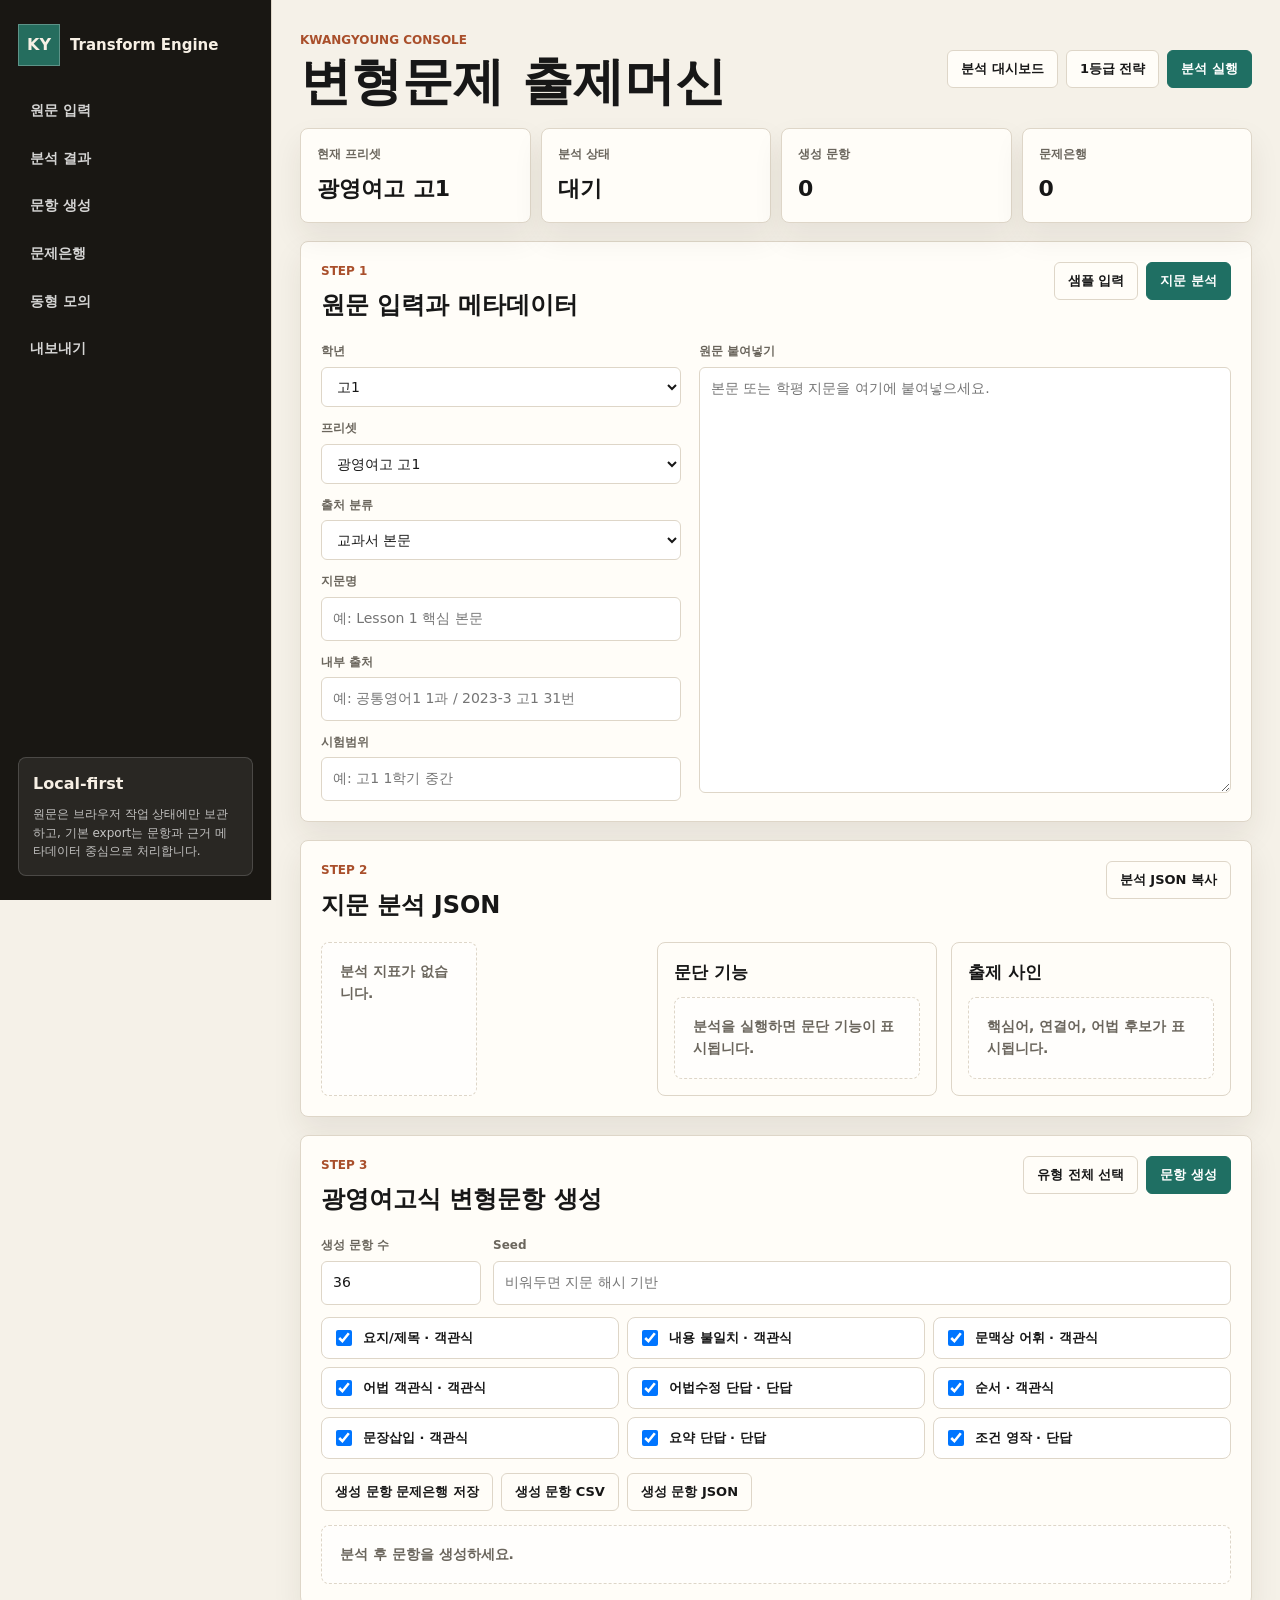
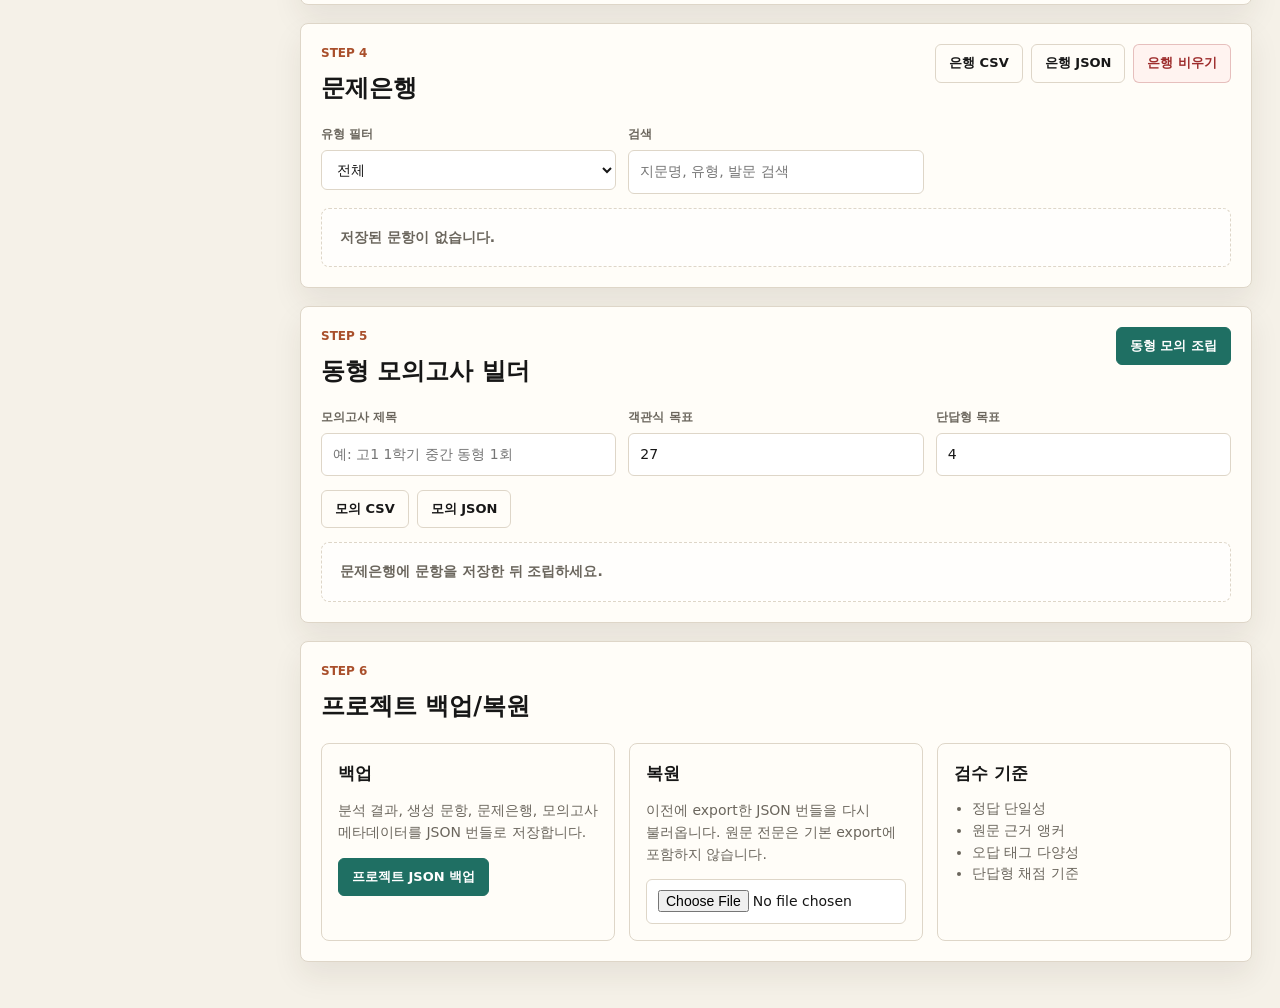
==== site/engine.html @ a2847023 "Initial academy MVP tooling" ====
<!doctype html>
<html lang="ko">
  <head>
    <meta charset="utf-8" />
    <meta name="viewport" content="width=device-width, initial-scale=1" />
    <title>KY Transform Engine</title>
    <link rel="stylesheet" href="./styles.css" />
    <link rel="stylesheet" href="./engine.css" />
  </head>
  <body class="engine-body">
    <aside class="engine-side" aria-label="KY Transform Engine navigation">
      <a class="engine-brand" href="./elite.html">
        <span>KY</span>
        <strong>Transform Engine</strong>
      </a>
      <nav>
        <a href="#workspace">원문 입력</a>
        <a href="#analysis">분석 결과</a>
        <a href="#generation">문항 생성</a>
        <a href="#bank">문제은행</a>
        <a href="#mock">동형 모의</a>
        <a href="#export">내보내기</a>
      </nav>
      <div class="side-note">
        <strong>Local-first</strong>
        <span>원문은 브라우저 작업 상태에만 보관하고, 기본 export는 문항과 근거 메타데이터 중심으로 처리합니다.</span>
      </div>
    </aside>

    <main class="engine-main">
      <header class="engine-top">
        <div>
          <p class="eyebrow">Kwangyoung Console</p>
          <h1>변형문제 출제머신</h1>
        </div>
        <div class="top-actions">
          <a class="secondary" href="./integrated.html">분석 대시보드</a>
          <a class="secondary" href="./elite.html">1등급 전략</a>
          <button class="primary" type="button" id="runAnalyzeTop">분석 실행</button>
        </div>
      </header>

      <section class="engine-status" aria-label="작업 상태">
        <div>
          <span>현재 프리셋</span>
          <strong id="statusPreset">광영여고 고1</strong>
        </div>
        <div>
          <span>분석 상태</span>
          <strong id="statusAnalysis">대기</strong>
        </div>
        <div>
          <span>생성 문항</span>
          <strong id="statusGenerated">0</strong>
        </div>
        <div>
          <span>문제은행</span>
          <strong id="statusBank">0</strong>
        </div>
      </section>

      <section id="workspace" class="engine-panel">
        <div class="panel-head">
          <div>
            <p class="eyebrow">Step 1</p>
            <h2>원문 입력과 메타데이터</h2>
          </div>
          <div class="panel-actions">
            <button type="button" class="secondary" id="loadSample">샘플 입력</button>
            <button type="button" class="primary" id="runAnalyze">지문 분석</button>
          </div>
        </div>

        <div class="workspace-grid">
          <form class="meta-grid" id="metaForm">
            <label>
              <span>학년</span>
              <select id="grade">
                <option value="g1">고1</option>
                <option value="g2">고2</option>
              </select>
            </label>
            <label>
              <span>프리셋</span>
              <select id="preset">
                <option value="g1">광영여고 고1</option>
                <option value="g2">광영여고 고2</option>
              </select>
            </label>
            <label>
              <span>출처 분류</span>
              <select id="sourceType">
                <option value="textbook">교과서 본문</option>
                <option value="mock">학평 직접 변형</option>
                <option value="school_passage">학교/수업지문</option>
                <option value="literature">작품지문</option>
                <option value="vocab">어휘 자료</option>
              </select>
            </label>
            <label>
              <span>지문명</span>
              <input id="title" type="text" placeholder="예: Lesson 1 핵심 본문" />
            </label>
            <label>
              <span>내부 출처</span>
              <input id="sourceRef" type="text" placeholder="예: 공통영어1 1과 / 2023-3 고1 31번" />
            </label>
            <label>
              <span>시험범위</span>
              <input id="examScope" type="text" placeholder="예: 고1 1학기 중간" />
            </label>
          </form>

          <label class="paste-box">
            <span>원문 붙여넣기</span>
            <textarea id="passageText" spellcheck="false" placeholder="본문 또는 학평 지문을 여기에 붙여넣으세요."></textarea>
          </label>
        </div>
      </section>

      <section id="analysis" class="engine-panel">
        <div class="panel-head">
          <div>
            <p class="eyebrow">Step 2</p>
            <h2>지문 분석 JSON</h2>
          </div>
          <div class="panel-actions">
            <button type="button" class="secondary" id="copyAnalysisJson">분석 JSON 복사</button>
          </div>
        </div>
        <div class="analysis-layout">
          <div class="metric-grid" id="analysisMetrics"></div>
          <div class="analysis-card">
            <h3>문단 기능</h3>
            <div id="paragraphRoles" class="role-list empty-state">분석을 실행하면 문단 기능이 표시됩니다.</div>
          </div>
          <div class="analysis-card">
            <h3>출제 사인</h3>
            <div id="analysisSignals" class="signal-list empty-state">핵심어, 연결어, 어법 후보가 표시됩니다.</div>
          </div>
        </div>
      </section>

      <section id="generation" class="engine-panel">
        <div class="panel-head">
          <div>
            <p class="eyebrow">Step 3</p>
            <h2>광영여고식 변형문항 생성</h2>
          </div>
          <div class="panel-actions">
            <button type="button" class="secondary" id="selectAllTypes">유형 전체 선택</button>
            <button type="button" class="primary" id="runGenerate">문항 생성</button>
          </div>
        </div>

        <div class="generation-controls">
          <label>
            <span>생성 문항 수</span>
            <input id="targetCount" type="number" min="1" max="120" value="36" />
          </label>
          <label>
            <span>Seed</span>
            <input id="seed" type="text" placeholder="비워두면 지문 해시 기반" />
          </label>
          <div class="type-picker" id="typePicker"></div>
        </div>

        <div class="question-toolbar">
          <button type="button" class="secondary" id="saveGenerated">생성 문항 문제은행 저장</button>
          <button type="button" class="secondary" id="exportGeneratedCsv">생성 문항 CSV</button>
          <button type="button" class="secondary" id="exportGeneratedJson">생성 문항 JSON</button>
        </div>
        <div id="generatedList" class="question-list empty-state">분석 후 문항을 생성하세요.</div>
      </section>

      <section id="bank" class="engine-panel">
        <div class="panel-head">
          <div>
            <p class="eyebrow">Step 4</p>
            <h2>문제은행</h2>
          </div>
          <div class="panel-actions">
            <button type="button" class="secondary" id="exportBankCsv">은행 CSV</button>
            <button type="button" class="secondary" id="exportBankJson">은행 JSON</button>
            <button type="button" class="danger" id="clearBank">은행 비우기</button>
          </div>
        </div>
        <div class="bank-filters">
          <label>
            <span>유형 필터</span>
            <select id="bankTypeFilter">
              <option value="">전체</option>
            </select>
          </label>
          <label>
            <span>검색</span>
            <input id="bankSearch" type="search" placeholder="지문명, 유형, 발문 검색" />
          </label>
        </div>
        <div id="bankTable" class="bank-table empty-state">저장된 문항이 없습니다.</div>
      </section>

      <section id="mock" class="engine-panel">
        <div class="panel-head">
          <div>
            <p class="eyebrow">Step 5</p>
            <h2>동형 모의고사 빌더</h2>
          </div>
          <div class="panel-actions">
            <button type="button" class="primary" id="buildMock">동형 모의 조립</button>
          </div>
        </div>
        <div class="mock-controls">
          <label>
            <span>모의고사 제목</span>
            <input id="mockTitle" type="text" placeholder="예: 고1 1학기 중간 동형 1회" />
          </label>
          <label>
            <span>객관식 목표</span>
            <input id="objectiveCount" type="number" min="1" max="60" value="27" />
          </label>
          <label>
            <span>단답형 목표</span>
            <input id="shortAnswerCount" type="number" min="0" max="20" value="4" />
          </label>
        </div>
        <div class="question-toolbar">
          <button type="button" class="secondary" id="exportMockCsv">모의 CSV</button>
          <button type="button" class="secondary" id="exportMockJson">모의 JSON</button>
        </div>
        <div id="mockPreview" class="mock-preview empty-state">문제은행에 문항을 저장한 뒤 조립하세요.</div>
      </section>

      <section id="export" class="engine-panel">
        <div class="panel-head">
          <div>
            <p class="eyebrow">Step 6</p>
            <h2>프로젝트 백업/복원</h2>
          </div>
        </div>
        <div class="export-grid">
          <div class="export-card">
            <h3>백업</h3>
            <p>분석 결과, 생성 문항, 문제은행, 모의고사 메타데이터를 JSON 번들로 저장합니다.</p>
            <button type="button" class="primary" id="exportProject">프로젝트 JSON 백업</button>
          </div>
          <div class="export-card">
            <h3>복원</h3>
            <p>이전에 export한 JSON 번들을 다시 불러옵니다. 원문 전문은 기본 export에 포함하지 않습니다.</p>
            <input type="file" id="importProject" accept="application/json,.json" />
          </div>
          <div class="export-card">
            <h3>검수 기준</h3>
            <ul>
              <li>정답 단일성</li>
              <li>원문 근거 앵커</li>
              <li>오답 태그 다양성</li>
              <li>단답형 채점 기준</li>
            </ul>
          </div>
        </div>
      </section>
    </main>

    <div id="toast" class="toast" role="status" aria-live="polite"></div>
    <script src="./engine-core.js"></script>
    <script src="./engine-ui.js"></script>
  </body>
</html>
---- site/styles.css ----
:root {
  --ink: #141414;
  --muted: #66605a;
  --line: #ded8ce;
  --paper: #fbfaf7;
  --panel: #ffffff;
  --accent: #ffcf3a;
  --accent-strong: #d89b00;
  --green: #255f4d;
  --blue: #1d4f76;
  --shadow: 0 24px 80px rgba(26, 22, 15, 0.12);
}

* {
  box-sizing: border-box;
}

html {
  scroll-behavior: smooth;
}

body {
  margin: 0;
  background: var(--paper);
  color: var(--ink);
  font-family:
    "Pretendard",
    "Noto Sans KR",
    "Malgun Gothic",
    system-ui,
    sans-serif;
  line-height: 1.55;
  letter-spacing: 0;
}

a {
  color: inherit;
  text-decoration: none;
}

button {
  font: inherit;
}

mark {
  background: linear-gradient(transparent 44%, rgba(255, 207, 58, 0.82) 44%);
  color: inherit;
  padding: 0 0.08em;
}

body.no-highlight mark {
  background: transparent;
  outline: 1px solid rgba(216, 155, 0, 0.38);
}

.topbar {
  position: sticky;
  top: 0;
  z-index: 20;
  display: grid;
  grid-template-columns: 1fr auto auto;
  align-items: center;
  gap: 20px;
  min-height: 68px;
  padding: 0 36px;
  border-bottom: 1px solid rgba(20, 20, 20, 0.1);
  background: rgba(251, 250, 247, 0.88);
  backdrop-filter: blur(18px);
}

.brand {
  font-weight: 900;
  font-size: 18px;
}

.nav {
  display: flex;
  gap: 22px;
  color: var(--muted);
  font-size: 14px;
  font-weight: 700;
}

.nav a:hover {
  color: var(--ink);
}

.toggle,
.primary,
.secondary {
  border: 1px solid var(--ink);
  border-radius: 999px;
  padding: 10px 16px;
  background: transparent;
  color: var(--ink);
  font-weight: 800;
  cursor: pointer;
  transition:
    transform 160ms ease,
    background 160ms ease,
    color 160ms ease;
}

.toggle:hover,
.primary:hover,
.secondary:hover {
  transform: translateY(-1px);
}

.hero {
  min-height: calc(100svh - 68px);
  display: grid;
  grid-template-columns: minmax(0, 0.98fr) minmax(360px, 0.72fr);
  align-items: center;
  gap: 64px;
  padding: 78px 7vw 96px;
  border-bottom: 1px solid var(--line);
  background:
    linear-gradient(90deg, rgba(251, 250, 247, 0.96), rgba(251, 250, 247, 0.75)),
    repeating-linear-gradient(135deg, rgba(20, 20, 20, 0.06) 0 1px, transparent 1px 14px);
}

.hero-copy {
  max-width: 850px;
  animation: rise 600ms ease both;
}

.eyebrow {
  margin: 0 0 14px;
  color: var(--accent-strong);
  font-size: 13px;
  font-weight: 900;
  letter-spacing: 0;
  text-transform: uppercase;
}

h1,
h2,
h3,
h4,
p {
  word-break: keep-all;
  overflow-wrap: anywhere;
}

h1 {
  margin: 0;
  max-width: 900px;
  font-size: clamp(48px, 7.2vw, 104px);
  line-height: 0.98;
  letter-spacing: 0;
}

.lead {
  max-width: 680px;
  margin: 28px 0 0;
  color: #383531;
  font-size: clamp(18px, 1.6vw, 24px);
  font-weight: 600;
}

.hero-actions {
  display: flex;
  flex-wrap: wrap;
  gap: 12px;
  margin-top: 38px;
}

.primary {
  background: var(--ink);
  color: #fff;
}

.secondary {
  background: rgba(255, 255, 255, 0.46);
}

.hero-proof {
  display: grid;
  gap: 16px;
  animation: rise 760ms ease 120ms both;
}

.proof-line {
  display: grid;
  grid-template-columns: 88px 1fr 42px 1fr 78px;
  align-items: center;
  gap: 12px;
  padding: 18px 0;
  border-top: 1px solid rgba(20, 20, 20, 0.16);
}

.proof-line:last-child {
  border-bottom: 1px solid rgba(20, 20, 20, 0.16);
}

.proof-line span {
  color: var(--muted);
  font-size: 12px;
  font-weight: 800;
}

.proof-line strong {
  font-size: clamp(20px, 2vw, 30px);
  line-height: 1.05;
}

.proof-line i {
  display: block;
  height: 2px;
  background: var(--ink);
  position: relative;
}

.proof-line i::after {
  content: "";
  position: absolute;
  right: -1px;
  top: -4px;
  width: 10px;
  height: 10px;
  border-top: 2px solid var(--ink);
  border-right: 2px solid var(--ink);
  transform: rotate(45deg);
}

.dashboard,
.band,
.compare-wrap,
.formula {
  padding: 90px 7vw;
}

.dashboard {
  background: #fffdf8;
  border-top: 1px solid var(--line);
  border-bottom: 1px solid var(--line);
}

.score-layout {
  display: grid;
  grid-template-columns: minmax(320px, 0.8fr) minmax(0, 1.2fr);
  gap: 28px;
  align-items: stretch;
}

.donut-card,
.review {
  border: 1px solid var(--line);
  border-radius: 8px;
  background: var(--panel);
  box-shadow: 0 14px 38px rgba(26, 22, 15, 0.06);
}

.donut-card {
  padding: 30px;
  display: grid;
  justify-items: center;
  gap: 28px;
}

.donut {
  width: min(340px, 72vw);
  aspect-ratio: 1;
  border-radius: 50%;
  display: grid;
  place-items: center;
  background:
    radial-gradient(circle at center, #fffdf8 0 48%, transparent 49%),
    conic-gradient(
      #2e5f88 0 10%,
      #255f4d 10% 39.5%,
      #ffcf3a 39.5% 85.2%,
      #8b4a31 85.2% 100%
    );
  box-shadow: inset 0 0 0 1px rgba(20, 20, 20, 0.08);
  animation: chartIn 700ms ease both;
}

.donut div {
  width: 48%;
  text-align: center;
}

.donut strong {
  display: block;
  font-size: clamp(42px, 5vw, 64px);
  line-height: 1;
}

.donut span {
  display: block;
  margin-top: 8px;
  color: var(--muted);
  font-size: 14px;
  font-weight: 900;
}

.legend {
  width: 100%;
  display: grid;
  gap: 10px;
  margin: 0;
  padding: 0;
  list-style: none;
}

.legend li {
  display: grid;
  grid-template-columns: 16px 1fr auto;
  align-items: center;
  gap: 10px;
  font-weight: 850;
}

.legend i {
  display: block;
  width: 12px;
  height: 12px;
  border-radius: 50%;
}

.c-listen {
  background: #2e5f88;
}

.c-text {
  background: #255f4d;
}

.c-mock {
  background: #ffcf3a;
}

.c-vocab {
  background: #8b4a31;
}

.review {
  padding: 34px;
}

.review h3 {
  margin: 0;
  font-size: clamp(30px, 3.4vw, 52px);
  line-height: 1.08;
}

.review > p:not(.eyebrow) {
  margin: 20px 0 0;
  color: #3e3933;
  font-size: clamp(17px, 1.35vw, 21px);
  font-weight: 650;
}

.review-grid {
  display: grid;
  grid-template-columns: repeat(3, minmax(0, 1fr));
  gap: 12px;
  margin-top: 28px;
}

.review-grid div {
  min-height: 132px;
  padding: 18px;
  border: 1px solid var(--line);
  border-radius: 8px;
  background: #fbfaf7;
}

.review-grid span,
.review-grid em {
  display: block;
  color: var(--muted);
  font-size: 13px;
  font-style: normal;
  font-weight: 800;
}

.review-grid strong {
  display: block;
  margin: 12px 0;
  font-size: clamp(22px, 2.2vw, 34px);
  line-height: 1.05;
}

.type-strip {
  display: grid;
  gap: 10px;
  margin-top: 22px;
}

.type-strip div {
  --w: 20%;
  position: relative;
  display: grid;
  grid-template-columns: 1fr auto;
  align-items: center;
  min-height: 50px;
  padding: 0 16px;
  overflow: hidden;
  border: 1px solid var(--line);
  border-radius: 8px;
  background: #fff;
}

.type-strip div::before {
  content: "";
  position: absolute;
  inset: 0 auto 0 0;
  width: var(--w);
  background: rgba(255, 207, 58, 0.36);
}

.type-strip span,
.type-strip strong {
  position: relative;
  z-index: 1;
  font-weight: 900;
}

.section-head {
  max-width: 820px;
  margin-bottom: 34px;
}

.section-head h2 {
  margin: 0;
  font-size: clamp(34px, 4vw, 58px);
  line-height: 1.05;
}

.note {
  margin: 16px 0 0;
  color: var(--muted);
  font-weight: 650;
}

.source-grid {
  display: grid;
  grid-template-columns: repeat(2, minmax(0, 1fr));
  gap: 22px;
}

.source-grid article {
  padding: 30px;
  border: 1px solid var(--line);
  border-radius: 8px;
  background: var(--panel);
  box-shadow: 0 12px 34px rgba(26, 22, 15, 0.06);
}

.source-grid span {
  color: var(--blue);
  font-weight: 900;
}

.source-grid h3 {
  margin: 8px 0 14px;
  font-size: clamp(26px, 3vw, 40px);
  line-height: 1.05;
}

.source-grid p {
  margin: 0;
  color: var(--muted);
  font-weight: 650;
}

.compare-wrap {
  background: #f0ece4;
  border-top: 1px solid var(--line);
  border-bottom: 1px solid var(--line);
}

.sticky-title {
  position: sticky;
  top: 88px;
  z-index: 4;
}

.tabs {
  position: sticky;
  top: 68px;
  z-index: 10;
  display: flex;
  gap: 8px;
  overflow-x: auto;
  padding: 14px 0 18px;
  margin-bottom: 18px;
  background: #f0ece4;
  scrollbar-width: thin;
}

.tab {
  flex: 0 0 auto;
  min-width: 52px;
  min-height: 42px;
  border: 1px solid rgba(20, 20, 20, 0.2);
  border-radius: 999px;
  background: rgba(255, 255, 255, 0.55);
  cursor: pointer;
  font-weight: 900;
  transition:
    background 160ms ease,
    border-color 160ms ease,
    transform 160ms ease;
}

.tab:hover {
  transform: translateY(-1px);
}

.tab.is-active {
  background: var(--ink);
  color: #fff;
  border-color: var(--ink);
}

.case-list {
  display: grid;
  gap: 24px;
}

.case {
  display: none;
  border-radius: 8px;
  background: var(--panel);
  box-shadow: var(--shadow);
  overflow: hidden;
  animation: caseIn 260ms ease both;
}

.case.is-active {
  display: block;
}

.case-title {
  padding: 30px 34px 24px;
  border-bottom: 1px solid var(--line);
}

.case-title span {
  display: block;
  margin-bottom: 8px;
  color: var(--green);
  font-weight: 900;
}

.case-title h3 {
  margin: 0;
  font-size: clamp(28px, 3.4vw, 48px);
  line-height: 1.07;
}

.split {
  display: grid;
  grid-template-columns: 1fr 1fr;
  min-height: 430px;
}

.pane {
  padding: 30px 34px 34px;
}

.pane + .pane {
  border-left: 1px solid var(--line);
}

.pane-label {
  margin: 0 0 22px;
  color: var(--muted);
  font-size: 13px;
  font-weight: 900;
}

.pane h4 {
  margin: 20px 0 8px;
  font-size: 14px;
}

.pane p {
  margin: 0;
  font-size: clamp(17px, 1.4vw, 22px);
  font-weight: 750;
}

.original {
  background: #fffdf8;
}

.exam {
  background: #ffffff;
}

.full-slot {
  margin-top: 18px;
  min-height: 420px;
  max-height: 620px;
  overflow: auto;
  border: 1px dashed rgba(20, 20, 20, 0.28);
  border-radius: 8px;
  color: #8a8174;
  background: rgba(251, 250, 247, 0.74);
  font-size: 15px;
  font-weight: 600;
  line-height: 1.75;
  text-align: left;
  padding: 22px;
  white-space: pre-wrap;
  outline: none;
  transition:
    border-color 160ms ease,
    background 160ms ease,
    box-shadow 160ms ease;
}

.full-slot:empty::before {
  content: attr(data-placeholder);
  color: #9a9185;
  font-weight: 850;
  font-size: 18px;
}

.full-slot:focus {
  border-color: var(--accent-strong);
  background: #fffef8;
  box-shadow: 0 0 0 4px rgba(255, 207, 58, 0.24);
}

.takeaway {
  margin: 0;
  padding: 22px 34px 26px;
  border-top: 1px solid var(--line);
  background: var(--ink);
  color: #fff;
  font-size: clamp(18px, 1.6vw, 24px);
  font-weight: 850;
}

.full-label {
  display: flex;
  align-items: center;
  justify-content: space-between;
  gap: 12px;
  margin: 26px 0 0;
  padding-top: 22px;
  border-top: 1px solid var(--line);
}

.full-label strong {
  font-size: 17px;
}

.full-label span {
  color: var(--muted);
  font-size: 13px;
  font-weight: 800;
}

.deep-analysis {
  padding: 28px 34px 30px;
  border-top: 1px solid var(--line);
  background: #fffaf0;
}

.deep-analysis h4 {
  margin: 0 0 12px;
  font-size: 16px;
}

.deep-analysis p {
  margin: 0;
  color: #37332d;
  font-size: 18px;
  font-weight: 650;
}

.deep-analysis ul {
  display: grid;
  gap: 10px;
  margin: 18px 0 0;
  padding: 0;
  list-style: none;
}

.deep-analysis li {
  padding-left: 18px;
  border-left: 3px solid var(--accent);
  color: #3e3933;
  font-weight: 650;
}

.formula-grid {
  display: grid;
  grid-template-columns: repeat(4, minmax(0, 1fr));
  border-top: 1px solid var(--line);
  border-left: 1px solid var(--line);
}

.formula-grid div {
  min-height: 142px;
  padding: 24px;
  border-right: 1px solid var(--line);
  border-bottom: 1px solid var(--line);
  background: var(--panel);
  transition:
    background 160ms ease,
    transform 160ms ease;
}

.formula-grid div:hover {
  background: #fff7d4;
  transform: translateY(-2px);
}

.formula-grid span {
  display: block;
  color: var(--muted);
  font-weight: 850;
}

.formula-grid strong {
  display: block;
  margin-top: 20px;
  font-size: clamp(24px, 2.4vw, 36px);
  line-height: 1.05;
}

.footer {
  display: flex;
  justify-content: space-between;
  gap: 20px;
  padding: 34px 7vw;
  background: var(--ink);
  color: #fff;
}

.footer span {
  color: rgba(255, 255, 255, 0.72);
}

@keyframes rise {
  from {
    opacity: 0;
    transform: translateY(18px);
  }
  to {
    opacity: 1;
    transform: translateY(0);
  }
}

@keyframes caseIn {
  from {
    opacity: 0;
    transform: translateY(8px);
  }
  to {
    opacity: 1;
    transform: translateY(0);
  }
}

@keyframes chartIn {
  from {
    opacity: 0;
    transform: rotate(-16deg) scale(0.96);
  }
  to {
    opacity: 1;
    transform: rotate(0deg) scale(1);
  }
}

@media (max-width: 980px) {
  .topbar {
    grid-template-columns: 1fr auto;
    padding: 0 18px;
  }

  .nav {
    display: none;
  }

  .hero {
    grid-template-columns: 1fr;
    gap: 42px;
    padding: 56px 24px 70px;
  }

  .proof-line {
    grid-template-columns: 72px 1fr 32px 1fr 62px;
  }

  .dashboard,
  .band,
  .compare-wrap,
  .formula {
    padding: 62px 22px;
  }

  .source-grid,
  .score-layout,
  .split,
  .review-grid,
  .formula-grid {
    grid-template-columns: 1fr;
  }

  .pane + .pane {
    border-left: 0;
    border-top: 1px solid var(--line);
  }

  .sticky-title {
    position: static;
  }

  .footer {
    flex-direction: column;
  }
}

@media (max-width: 560px) {
  .topbar {
    min-height: 60px;
  }

  .brand {
    font-size: 16px;
  }

  .toggle {
    padding: 9px 12px;
  }

  .hero {
    min-height: auto;
    padding-top: 44px;
  }

  h1 {
    font-size: clamp(42px, 12vw, 62px);
  }

  .hero-actions {
    flex-direction: column;
  }

  .primary,
  .secondary {
    text-align: center;
  }

  .proof-line {
    grid-template-columns: 1fr;
    gap: 8px;
  }

  .proof-line i {
    width: 54px;
  }

  .case-title,
  .pane,
  .takeaway {
    padding-left: 22px;
    padding-right: 22px;
  }
}
---- site/engine.css ----
:root {
  --engine-bg: #f5f1e8;
  --engine-panel: #fffdf8;
  --engine-ink: #171717;
  --engine-muted: #6b665d;
  --engine-line: #ded6c8;
  --engine-soft: #ece4d5;
  --engine-accent: #1f6f63;
  --engine-accent-2: #a94f2b;
  --engine-danger: #9d2c2c;
  --engine-shadow: 0 14px 30px rgba(45, 38, 28, 0.08);
}

html {
  scroll-behavior: smooth;
}

.engine-body {
  min-height: 100vh;
  margin: 0;
  background: var(--engine-bg);
  color: var(--engine-ink);
  font-family:
    Inter,
    "Pretendard",
    "Noto Sans KR",
    system-ui,
    -apple-system,
    sans-serif;
}

.engine-side {
  position: fixed;
  inset: 0 auto 0 0;
  z-index: 10;
  display: flex;
  width: 272px;
  flex-direction: column;
  gap: 24px;
  border-right: 1px solid var(--engine-line);
  background: #191713;
  padding: 24px 18px;
  color: #f7f0e5;
}

.engine-brand {
  display: flex;
  align-items: center;
  gap: 10px;
  color: inherit;
  text-decoration: none;
}

.engine-brand span {
  display: grid;
  width: 42px;
  height: 42px;
  place-items: center;
  border: 1px solid rgba(255, 255, 255, 0.26);
  background: #256d5e;
  font-weight: 900;
}

.engine-brand strong {
  font-size: 15px;
  line-height: 1.2;
}

.engine-side nav {
  display: grid;
  gap: 6px;
}

.engine-side nav a {
  border-radius: 6px;
  color: rgba(255, 255, 255, 0.82);
  font-size: 14px;
  font-weight: 700;
  padding: 10px 12px;
  text-decoration: none;
}

.engine-side nav a:hover,
.engine-side nav a:focus-visible {
  background: rgba(255, 255, 255, 0.1);
  color: #fff;
}

.side-note {
  margin-top: auto;
  border: 1px solid rgba(255, 255, 255, 0.16);
  border-radius: 8px;
  background: rgba(255, 255, 255, 0.07);
  padding: 14px;
}

.side-note strong,
.side-note span {
  display: block;
}

.side-note span {
  margin-top: 8px;
  color: rgba(255, 255, 255, 0.72);
  font-size: 12px;
  line-height: 1.55;
}

.engine-main {
  margin-left: 272px;
  padding: 28px;
}

.engine-top {
  display: flex;
  align-items: center;
  justify-content: space-between;
  gap: 24px;
  min-height: 82px;
  margin: 0 auto 18px;
  max-width: 1440px;
}

.engine-top h1,
.engine-panel h2,
.analysis-card h3,
.export-card h3 {
  margin: 0;
  letter-spacing: 0;
}

.engine-top h1 {
  font-size: clamp(30px, 4vw, 52px);
  line-height: 1;
}

.eyebrow {
  margin: 0 0 7px;
  color: var(--engine-accent-2);
  font-size: 12px;
  font-weight: 900;
  letter-spacing: 0;
  text-transform: uppercase;
}

.top-actions,
.panel-actions,
.question-toolbar {
  display: flex;
  flex-wrap: wrap;
  gap: 8px;
  justify-content: flex-end;
}

button,
.secondary,
.primary,
.danger {
  min-height: 38px;
  border: 1px solid var(--engine-line);
  border-radius: 6px;
  cursor: pointer;
  font: inherit;
  font-size: 13px;
  font-weight: 800;
  padding: 8px 13px;
  text-decoration: none;
}

button:focus-visible,
a:focus-visible,
input:focus-visible,
textarea:focus-visible,
select:focus-visible {
  outline: 3px solid rgba(31, 111, 99, 0.26);
  outline-offset: 2px;
}

.primary {
  border-color: var(--engine-accent);
  background: var(--engine-accent);
  color: #fff;
}

.secondary {
  background: #fffdf8;
  color: var(--engine-ink);
}

.danger {
  border-color: rgba(157, 44, 44, 0.26);
  background: #fff3f0;
  color: var(--engine-danger);
}

.engine-status {
  display: grid;
  max-width: 1440px;
  margin: 0 auto 18px;
  grid-template-columns: repeat(4, minmax(0, 1fr));
  gap: 10px;
}

.engine-status div,
.engine-panel,
.analysis-card,
.export-card {
  border: 1px solid var(--engine-line);
  border-radius: 8px;
  background: var(--engine-panel);
  box-shadow: var(--engine-shadow);
}

.engine-status div {
  min-height: 76px;
  padding: 16px;
}

.engine-status span {
  display: block;
  color: var(--engine-muted);
  font-size: 12px;
  font-weight: 800;
}

.engine-status strong {
  display: block;
  margin-top: 8px;
  font-size: 22px;
}

.engine-panel {
  max-width: 1440px;
  margin: 0 auto 18px;
  padding: 20px;
}

.panel-head {
  display: flex;
  align-items: flex-start;
  justify-content: space-between;
  gap: 20px;
  margin-bottom: 18px;
}

.panel-head h2 {
  font-size: 24px;
}

.workspace-grid {
  display: grid;
  grid-template-columns: minmax(250px, 360px) minmax(0, 1fr);
  gap: 18px;
}

.meta-grid,
.generation-controls,
.mock-controls,
.bank-filters {
  display: grid;
  gap: 12px;
}

.meta-grid {
  grid-template-columns: 1fr;
}

label span {
  display: block;
  margin-bottom: 6px;
  color: var(--engine-muted);
  font-size: 12px;
  font-weight: 900;
}

input,
select,
textarea {
  width: 100%;
  border: 1px solid var(--engine-line);
  border-radius: 6px;
  background: #fff;
  box-sizing: border-box;
  color: var(--engine-ink);
  font: inherit;
  font-size: 14px;
  padding: 10px 11px;
}

textarea {
  min-height: 426px;
  resize: vertical;
  line-height: 1.55;
}

.paste-box {
  min-width: 0;
}

.analysis-layout {
  display: grid;
  grid-template-columns: 1.15fr 1fr 1fr;
  gap: 14px;
}

.metric-grid {
  display: grid;
  grid-template-columns: repeat(2, minmax(0, 1fr));
  gap: 10px;
}

.metric {
  border: 1px solid var(--engine-line);
  border-radius: 8px;
  background: #fff;
  padding: 14px;
}

.metric span {
  display: block;
  color: var(--engine-muted);
  font-size: 12px;
  font-weight: 900;
}

.metric strong {
  display: block;
  margin-top: 5px;
  font-size: 26px;
}

.analysis-card,
.export-card {
  box-shadow: none;
  padding: 16px;
}

.analysis-card h3,
.export-card h3 {
  font-size: 17px;
  margin-bottom: 12px;
}

.role-list,
.signal-list {
  display: grid;
  gap: 8px;
}

.role-item {
  border: 1px solid var(--engine-line);
  border-radius: 6px;
  background: #fff;
  padding: 10px;
}

.role-item strong,
.role-item span {
  display: block;
}

.role-item span {
  margin-top: 5px;
  color: var(--engine-muted);
  font-size: 12px;
}

.signal-list {
  align-content: start;
  display: flex;
  flex-wrap: wrap;
}

.chip {
  border: 1px solid rgba(31, 111, 99, 0.22);
  border-radius: 999px;
  background: #eef6f2;
  color: #194b43;
  display: inline-flex;
  font-size: 12px;
  font-weight: 800;
  gap: 6px;
  padding: 6px 9px;
}

.generation-controls {
  grid-template-columns: 160px minmax(220px, 1fr);
  margin-bottom: 14px;
}

.type-picker {
  grid-column: 1 / -1;
  display: grid;
  grid-template-columns: repeat(3, minmax(0, 1fr));
  gap: 8px;
}

.type-pill {
  align-items: center;
  border: 1px solid var(--engine-line);
  border-radius: 8px;
  background: #fff;
  display: flex;
  gap: 8px;
  padding: 9px 10px;
}

.type-pill input {
  width: 16px;
  height: 16px;
}

.type-pill span {
  margin: 0;
  color: var(--engine-ink);
  font-size: 13px;
}

.question-toolbar {
  justify-content: flex-start;
  margin: 14px 0;
}

.question-list,
.mock-preview {
  display: grid;
  gap: 12px;
}

.question-card {
  border: 1px solid var(--engine-line);
  border-radius: 8px;
  background: #fff;
  padding: 16px;
}

.question-meta {
  align-items: center;
  display: flex;
  flex-wrap: wrap;
  gap: 7px;
  margin-bottom: 10px;
}

.question-meta span {
  border-radius: 999px;
  background: var(--engine-soft);
  color: #4f463a;
  font-size: 12px;
  font-weight: 900;
  padding: 5px 8px;
}

.question-card h3 {
  margin: 0 0 10px;
  font-size: 16px;
  line-height: 1.45;
}

.question-card ol {
  margin: 0 0 12px 22px;
  padding: 0;
}

.question-card li {
  margin: 7px 0;
  line-height: 1.45;
}

.qa-grid {
  display: grid;
  grid-template-columns: repeat(2, minmax(0, 1fr));
  gap: 10px;
  margin-top: 12px;
}

.qa-grid div {
  border: 1px solid var(--engine-line);
  border-radius: 6px;
  background: #fffaf0;
  padding: 10px;
}

.qa-grid strong,
.qa-grid span {
  display: block;
}

.qa-grid strong {
  color: var(--engine-muted);
  font-size: 12px;
  margin-bottom: 5px;
}

.bank-filters,
.mock-controls {
  grid-template-columns: repeat(3, minmax(0, 1fr));
  margin-bottom: 14px;
}

.bank-table {
  overflow-x: auto;
}

.bank-table table {
  border-collapse: collapse;
  min-width: 900px;
  width: 100%;
}

.bank-table th,
.bank-table td {
  border-bottom: 1px solid var(--engine-line);
  font-size: 13px;
  padding: 10px;
  text-align: left;
  vertical-align: top;
}

.bank-table th {
  color: var(--engine-muted);
  font-size: 12px;
  text-transform: uppercase;
}

.bank-table .mini {
  max-width: 360px;
}

.export-grid {
  display: grid;
  grid-template-columns: repeat(3, minmax(0, 1fr));
  gap: 14px;
}

.export-card p,
.export-card li {
  color: var(--engine-muted);
  font-size: 14px;
  line-height: 1.55;
}

.export-card ul {
  margin: 0;
  padding-left: 18px;
}

.empty-state {
  border: 1px dashed var(--engine-line);
  border-radius: 8px;
  background: rgba(255, 255, 255, 0.62);
  color: var(--engine-muted);
  font-size: 14px;
  font-weight: 700;
  padding: 18px;
}

.toast {
  position: fixed;
  right: 24px;
  bottom: 24px;
  z-index: 20;
  max-width: 360px;
  border-radius: 8px;
  background: #171717;
  color: #fff;
  font-size: 14px;
  font-weight: 800;
  opacity: 0;
  padding: 12px 14px;
  pointer-events: none;
  transform: translateY(10px);
  transition:
    opacity 0.18s ease,
    transform 0.18s ease;
}

.toast.show {
  opacity: 1;
  transform: translateY(0);
}

@media (max-width: 1100px) {
  .engine-side {
    position: static;
    width: auto;
  }

  .engine-main {
    margin-left: 0;
  }

  .analysis-layout,
  .workspace-grid,
  .export-grid {
    grid-template-columns: 1fr;
  }

  .engine-status {
    grid-template-columns: repeat(2, minmax(0, 1fr));
  }
}

@media (max-width: 760px) {
  .engine-main {
    padding: 16px;
  }

  .engine-top,
  .panel-head {
    display: grid;
  }

  .top-actions,
  .panel-actions {
    justify-content: flex-start;
  }

  .engine-status,
  .metric-grid,
  .generation-controls,
  .type-picker,
  .bank-filters,
  .mock-controls,
  .qa-grid {
    grid-template-columns: 1fr;
  }

  textarea {
    min-height: 300px;
  }
}
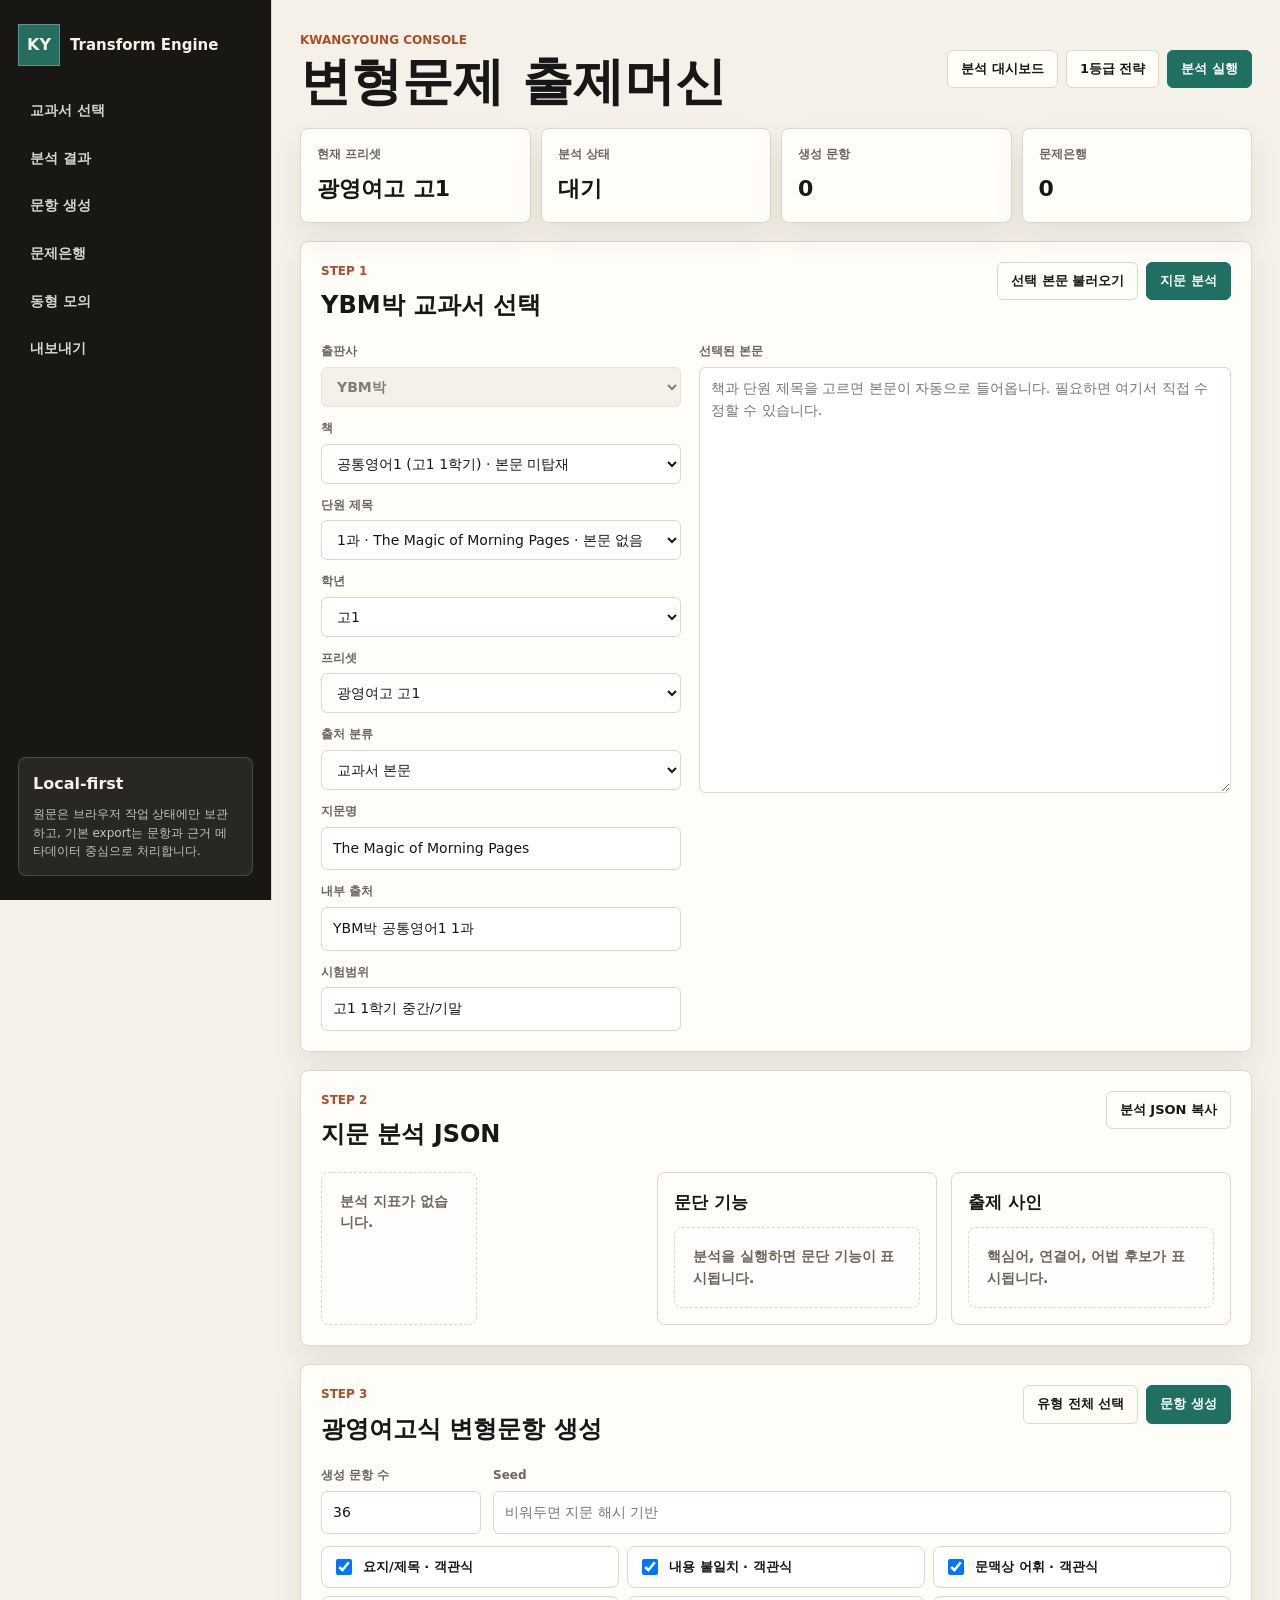
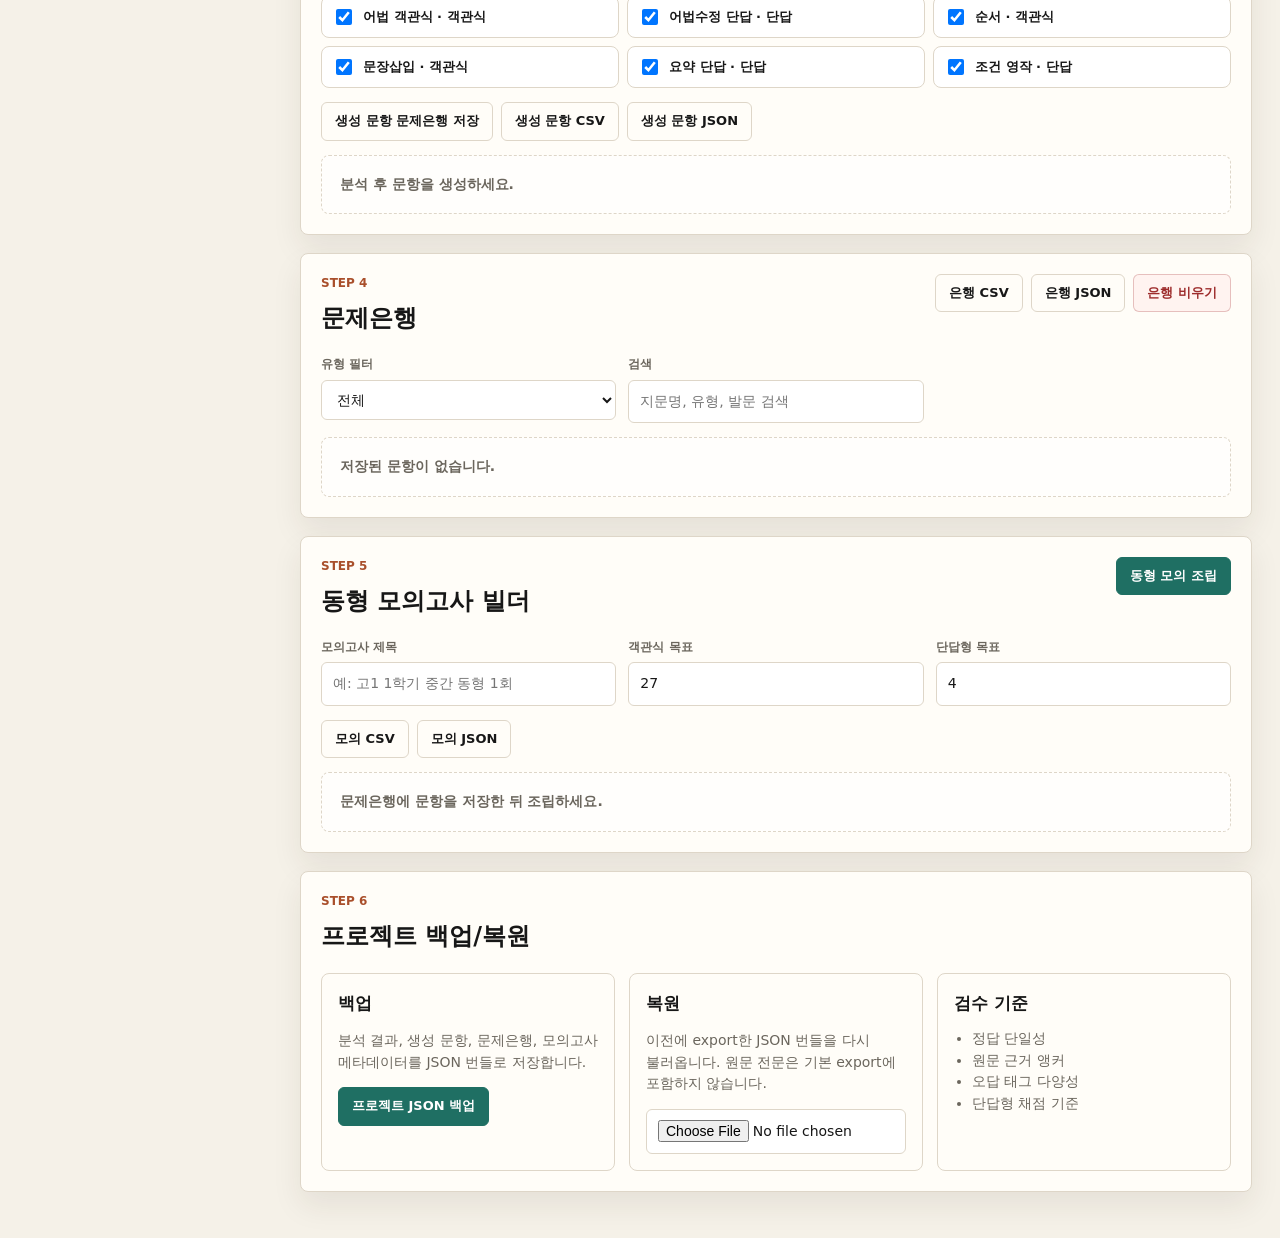
==== commit 765d302f: "Add YBM textbook selector" ====
--- a/site/engine.html
+++ b/site/engine.html
@@ -14,7 +14,7 @@
         <strong>Transform Engine</strong>
       </a>
       <nav>
-        <a href="#workspace">원문 입력</a>
+        <a href="#workspace">교과서 선택</a>
         <a href="#analysis">분석 결과</a>
         <a href="#generation">문항 생성</a>
         <a href="#bank">문제은행</a>
@@ -63,16 +63,30 @@
         <div class="panel-head">
           <div>
             <p class="eyebrow">Step 1</p>
-            <h2>원문 입력과 메타데이터</h2>
-          </div>
-          <div class="panel-actions">
-            <button type="button" class="secondary" id="loadSample">샘플 입력</button>
+            <h2>YBM박 교과서 선택</h2>
+          </div>
+          <div class="panel-actions">
+            <button type="button" class="secondary" id="loadTextbookPassage">선택 본문 불러오기</button>
             <button type="button" class="primary" id="runAnalyze">지문 분석</button>
           </div>
         </div>
 
         <div class="workspace-grid">
           <form class="meta-grid" id="metaForm">
+            <label>
+              <span>출판사</span>
+              <select id="publisher" disabled>
+                <option value="ybm_park">YBM박</option>
+              </select>
+            </label>
+            <label>
+              <span>책</span>
+              <select id="textbookBook"></select>
+            </label>
+            <label>
+              <span>단원 제목</span>
+              <select id="textbookLesson"></select>
+            </label>
             <label>
               <span>학년</span>
               <select id="grade">
@@ -112,8 +126,8 @@
           </form>
 
           <label class="paste-box">
-            <span>원문 붙여넣기</span>
-            <textarea id="passageText" spellcheck="false" placeholder="본문 또는 학평 지문을 여기에 붙여넣으세요."></textarea>
+            <span>선택된 본문</span>
+            <textarea id="passageText" spellcheck="false" placeholder="책과 단원 제목을 고르면 본문이 자동으로 들어옵니다. 필요하면 여기서 직접 수정할 수 있습니다."></textarea>
           </label>
         </div>
       </section>
@@ -263,6 +277,7 @@
     </main>
 
     <div id="toast" class="toast" role="status" aria-live="polite"></div>
+    <script src="./textbook-catalog.js"></script>
     <script src="./engine-core.js"></script>
     <script src="./engine-ui.js"></script>
   </body>
--- a/site/engine.css
+++ b/site/engine.css
@@ -263,6 +263,12 @@
 
 .meta-grid {
   grid-template-columns: 1fr;
+}
+
+#publisher {
+  background: #f0ece3;
+  color: #4f463a;
+  font-weight: 900;
 }
 
 label span {
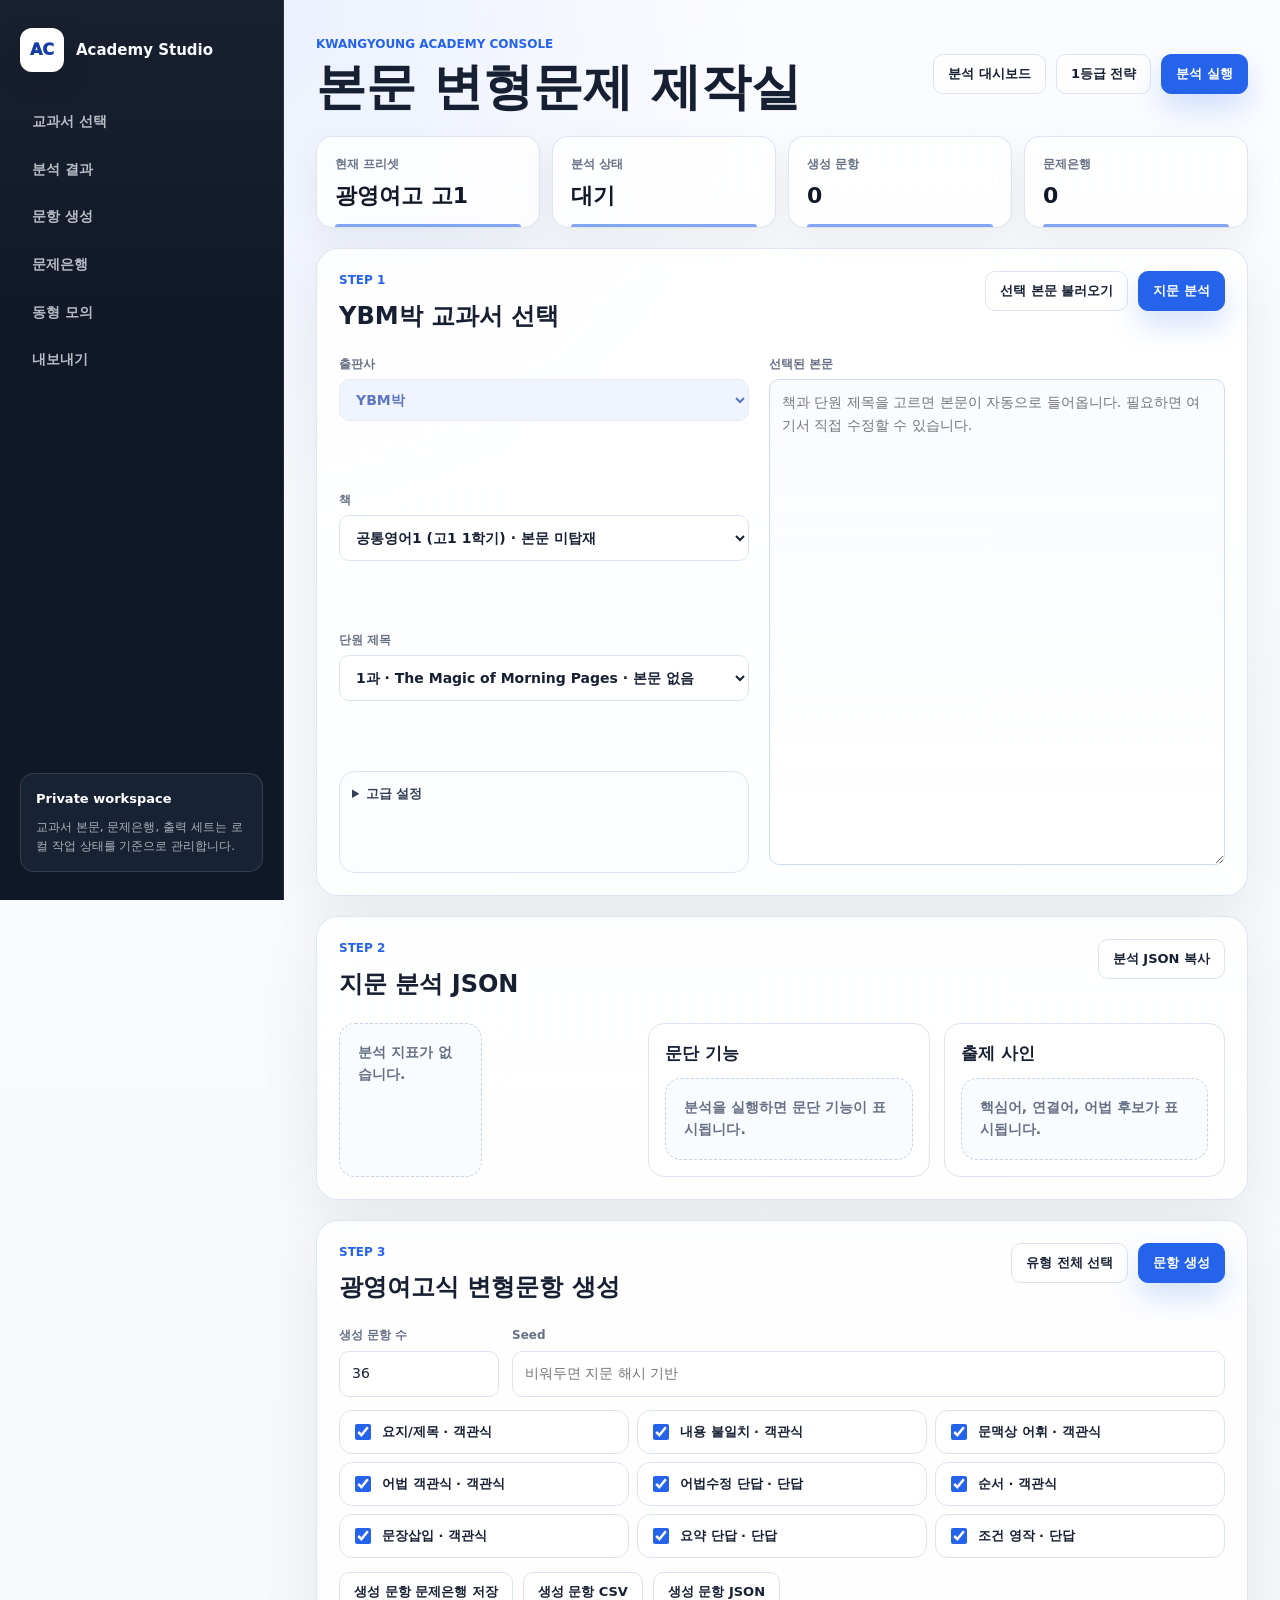
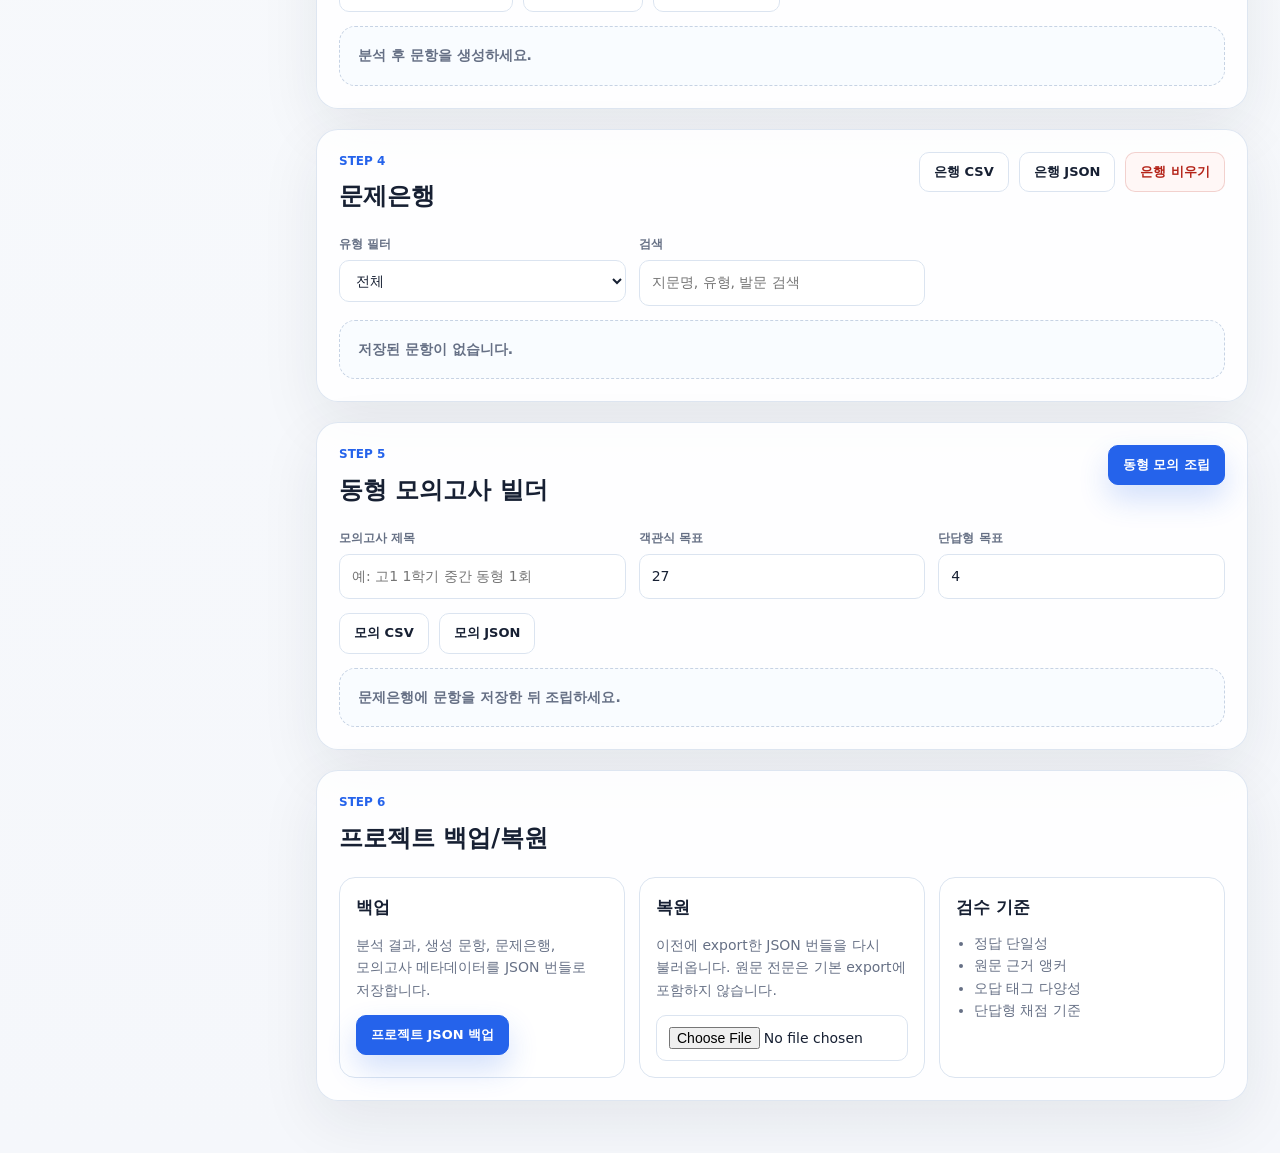
==== commit ecdce63e: "Refine academy engine UI" ====
--- a/site/engine.html
+++ b/site/engine.html
@@ -10,8 +10,8 @@
   <body class="engine-body">
     <aside class="engine-side" aria-label="KY Transform Engine navigation">
       <a class="engine-brand" href="./elite.html">
-        <span>KY</span>
-        <strong>Transform Engine</strong>
+        <span>AC</span>
+        <strong>Academy Studio</strong>
       </a>
       <nav>
         <a href="#workspace">교과서 선택</a>
@@ -22,16 +22,16 @@
         <a href="#export">내보내기</a>
       </nav>
       <div class="side-note">
-        <strong>Local-first</strong>
-        <span>원문은 브라우저 작업 상태에만 보관하고, 기본 export는 문항과 근거 메타데이터 중심으로 처리합니다.</span>
+        <strong>Private workspace</strong>
+        <span>교과서 본문, 문제은행, 출력 세트는 로컬 작업 상태를 기준으로 관리합니다.</span>
       </div>
     </aside>
 
     <main class="engine-main">
       <header class="engine-top">
         <div>
-          <p class="eyebrow">Kwangyoung Console</p>
-          <h1>변형문제 출제머신</h1>
+          <p class="eyebrow">Kwangyoung Academy Console</p>
+          <h1>본문 변형문제 제작실</h1>
         </div>
         <div class="top-actions">
           <a class="secondary" href="./integrated.html">분석 대시보드</a>
@@ -87,42 +87,47 @@
               <span>단원 제목</span>
               <select id="textbookLesson"></select>
             </label>
-            <label>
-              <span>학년</span>
-              <select id="grade">
-                <option value="g1">고1</option>
-                <option value="g2">고2</option>
-              </select>
-            </label>
-            <label>
-              <span>프리셋</span>
-              <select id="preset">
-                <option value="g1">광영여고 고1</option>
-                <option value="g2">광영여고 고2</option>
-              </select>
-            </label>
-            <label>
-              <span>출처 분류</span>
-              <select id="sourceType">
-                <option value="textbook">교과서 본문</option>
-                <option value="mock">학평 직접 변형</option>
-                <option value="school_passage">학교/수업지문</option>
-                <option value="literature">작품지문</option>
-                <option value="vocab">어휘 자료</option>
-              </select>
-            </label>
-            <label>
-              <span>지문명</span>
-              <input id="title" type="text" placeholder="예: Lesson 1 핵심 본문" />
-            </label>
-            <label>
-              <span>내부 출처</span>
-              <input id="sourceRef" type="text" placeholder="예: 공통영어1 1과 / 2023-3 고1 31번" />
-            </label>
-            <label>
-              <span>시험범위</span>
-              <input id="examScope" type="text" placeholder="예: 고1 1학기 중간" />
-            </label>
+            <details class="advanced-meta">
+              <summary>고급 설정</summary>
+              <div>
+                <label>
+                  <span>학년</span>
+                  <select id="grade">
+                    <option value="g1">고1</option>
+                    <option value="g2">고2</option>
+                  </select>
+                </label>
+                <label>
+                  <span>프리셋</span>
+                  <select id="preset">
+                    <option value="g1">광영여고 고1</option>
+                    <option value="g2">광영여고 고2</option>
+                  </select>
+                </label>
+                <label>
+                  <span>출처 분류</span>
+                  <select id="sourceType">
+                    <option value="textbook">교과서 본문</option>
+                    <option value="mock">학평 직접 변형</option>
+                    <option value="school_passage">학교/수업지문</option>
+                    <option value="literature">작품지문</option>
+                    <option value="vocab">어휘 자료</option>
+                  </select>
+                </label>
+                <label>
+                  <span>지문명</span>
+                  <input id="title" type="text" placeholder="예: Lesson 1 핵심 본문" />
+                </label>
+                <label>
+                  <span>내부 출처</span>
+                  <input id="sourceRef" type="text" placeholder="예: 공통영어1 1과 / 2023-3 고1 31번" />
+                </label>
+                <label>
+                  <span>시험범위</span>
+                  <input id="examScope" type="text" placeholder="예: 고1 1학기 중간" />
+                </label>
+              </div>
+            </details>
           </form>
 
           <label class="paste-box">
--- a/site/engine.css
+++ b/site/engine.css
@@ -1,14 +1,23 @@
 :root {
-  --engine-bg: #f5f1e8;
-  --engine-panel: #fffdf8;
-  --engine-ink: #171717;
-  --engine-muted: #6b665d;
-  --engine-line: #ded6c8;
-  --engine-soft: #ece4d5;
-  --engine-accent: #1f6f63;
-  --engine-accent-2: #a94f2b;
-  --engine-danger: #9d2c2c;
-  --engine-shadow: 0 14px 30px rgba(45, 38, 28, 0.08);
+  --engine-bg: #f7f9fc;
+  --engine-surface: #ffffff;
+  --engine-surface-soft: #f1f5fb;
+  --engine-ink: #172033;
+  --engine-muted: #667085;
+  --engine-subtle: #98a2b3;
+  --engine-line: #dbe4f0;
+  --engine-line-strong: #c7d3e4;
+  --engine-accent: #2563eb;
+  --engine-accent-dark: #173ea5;
+  --engine-accent-soft: #e8f0ff;
+  --engine-success: #13866f;
+  --engine-warning: #b7791f;
+  --engine-danger: #b42318;
+  --engine-sidebar: #101828;
+  --engine-sidebar-soft: #182235;
+  --engine-shadow: 0 20px 60px rgba(23, 32, 51, 0.08);
+  --engine-radius: 16px;
+  --engine-radius-sm: 10px;
 }
 
 html {
@@ -18,15 +27,19 @@
 .engine-body {
   min-height: 100vh;
   margin: 0;
-  background: var(--engine-bg);
+  background:
+    radial-gradient(circle at 18% 0%, rgba(37, 99, 235, 0.08), transparent 34rem),
+    linear-gradient(180deg, #fbfcff 0%, var(--engine-bg) 46%, #f5f7fb 100%);
   color: var(--engine-ink);
   font-family:
-    Inter,
     "Pretendard",
+    "Inter",
     "Noto Sans KR",
+    "Malgun Gothic",
     system-ui,
     -apple-system,
     sans-serif;
+  letter-spacing: 0;
 }
 
 .engine-side {
@@ -34,31 +47,36 @@
   inset: 0 auto 0 0;
   z-index: 10;
   display: flex;
-  width: 272px;
+  width: 284px;
   flex-direction: column;
-  gap: 24px;
-  border-right: 1px solid var(--engine-line);
-  background: #191713;
-  padding: 24px 18px;
-  color: #f7f0e5;
+  gap: 28px;
+  border-right: 1px solid rgba(255, 255, 255, 0.08);
+  background:
+    linear-gradient(180deg, rgba(255, 255, 255, 0.04), transparent 38%),
+    var(--engine-sidebar);
+  padding: 28px 20px;
+  color: #f8fbff;
+  box-sizing: border-box;
 }
 
 .engine-brand {
   display: flex;
   align-items: center;
-  gap: 10px;
+  gap: 12px;
   color: inherit;
   text-decoration: none;
 }
 
 .engine-brand span {
   display: grid;
-  width: 42px;
-  height: 42px;
+  width: 44px;
+  height: 44px;
   place-items: center;
-  border: 1px solid rgba(255, 255, 255, 0.26);
-  background: #256d5e;
-  font-weight: 900;
+  border-radius: 12px;
+  background: #ffffff;
+  color: var(--engine-accent-dark);
+  font-weight: 950;
+  box-shadow: 0 10px 28px rgba(0, 0, 0, 0.18);
 }
 
 .engine-brand strong {
@@ -68,30 +86,35 @@
 
 .engine-side nav {
   display: grid;
-  gap: 6px;
+  gap: 4px;
 }
 
 .engine-side nav a {
-  border-radius: 6px;
-  color: rgba(255, 255, 255, 0.82);
+  border-radius: 10px;
+  color: rgba(248, 251, 255, 0.72);
   font-size: 14px;
-  font-weight: 700;
-  padding: 10px 12px;
+  font-weight: 760;
+  padding: 11px 12px;
   text-decoration: none;
+  transition:
+    background 0.16s ease,
+    color 0.16s ease,
+    transform 0.16s ease;
 }
 
 .engine-side nav a:hover,
 .engine-side nav a:focus-visible {
-  background: rgba(255, 255, 255, 0.1);
+  background: rgba(255, 255, 255, 0.09);
   color: #fff;
+  transform: translateX(2px);
 }
 
 .side-note {
   margin-top: auto;
-  border: 1px solid rgba(255, 255, 255, 0.16);
-  border-radius: 8px;
-  background: rgba(255, 255, 255, 0.07);
-  padding: 14px;
+  border: 1px solid rgba(255, 255, 255, 0.12);
+  border-radius: 14px;
+  background: var(--engine-sidebar-soft);
+  padding: 15px;
 }
 
 .side-note strong,
@@ -99,16 +122,27 @@
   display: block;
 }
 
+.side-note strong {
+  color: #fff;
+  font-size: 13px;
+}
+
 .side-note span {
   margin-top: 8px;
-  color: rgba(255, 255, 255, 0.72);
-  font-size: 12px;
-  line-height: 1.55;
+  color: rgba(248, 251, 255, 0.66);
+  font-size: 12px;
+  line-height: 1.6;
 }
 
 .engine-main {
-  margin-left: 272px;
-  padding: 28px;
+  margin-left: 284px;
+  padding: 32px;
+}
+
+.engine-top,
+.engine-status,
+.engine-panel {
+  max-width: 1480px;
 }
 
 .engine-top {
@@ -116,9 +150,8 @@
   align-items: center;
   justify-content: space-between;
   gap: 24px;
-  min-height: 82px;
-  margin: 0 auto 18px;
-  max-width: 1440px;
+  min-height: 84px;
+  margin: 0 auto 20px;
 }
 
 .engine-top h1,
@@ -130,15 +163,16 @@
 }
 
 .engine-top h1 {
-  font-size: clamp(30px, 4vw, 52px);
-  line-height: 1;
+  font-size: clamp(32px, 4vw, 50px);
+  line-height: 1.04;
+  font-weight: 880;
 }
 
 .eyebrow {
-  margin: 0 0 7px;
-  color: var(--engine-accent-2);
-  font-size: 12px;
-  font-weight: 900;
+  margin: 0 0 8px;
+  color: var(--engine-accent);
+  font-size: 12px;
+  font-weight: 880;
   letter-spacing: 0;
   text-transform: uppercase;
 }
@@ -148,7 +182,7 @@
 .question-toolbar {
   display: flex;
   flex-wrap: wrap;
-  gap: 8px;
+  gap: 10px;
   justify-content: flex-end;
 }
 
@@ -156,15 +190,28 @@
 .secondary,
 .primary,
 .danger {
-  min-height: 38px;
+  min-height: 40px;
   border: 1px solid var(--engine-line);
-  border-radius: 6px;
+  border-radius: 10px;
   cursor: pointer;
   font: inherit;
   font-size: 13px;
-  font-weight: 800;
-  padding: 8px 13px;
+  font-weight: 820;
+  padding: 9px 14px;
   text-decoration: none;
+  transition:
+    background 0.16s ease,
+    border-color 0.16s ease,
+    color 0.16s ease,
+    box-shadow 0.16s ease,
+    transform 0.16s ease;
+}
+
+button:hover,
+.secondary:hover,
+.primary:hover,
+.danger:hover {
+  transform: translateY(-1px);
 }
 
 button:focus-visible,
@@ -172,7 +219,7 @@
 input:focus-visible,
 textarea:focus-visible,
 select:focus-visible {
-  outline: 3px solid rgba(31, 111, 99, 0.26);
+  outline: 3px solid rgba(37, 99, 235, 0.22);
   outline-offset: 2px;
 }
 
@@ -180,40 +227,55 @@
   border-color: var(--engine-accent);
   background: var(--engine-accent);
   color: #fff;
+  box-shadow: 0 14px 30px rgba(37, 99, 235, 0.2);
+}
+
+.primary:hover {
+  background: #1d56d8;
 }
 
 .secondary {
-  background: #fffdf8;
+  background: rgba(255, 255, 255, 0.86);
   color: var(--engine-ink);
 }
 
+.secondary:hover {
+  border-color: var(--engine-line-strong);
+  background: #fff;
+}
+
 .danger {
-  border-color: rgba(157, 44, 44, 0.26);
-  background: #fff3f0;
+  border-color: rgba(180, 35, 24, 0.18);
+  background: #fff7f6;
   color: var(--engine-danger);
 }
 
 .engine-status {
   display: grid;
-  max-width: 1440px;
-  margin: 0 auto 18px;
+  margin: 0 auto 20px;
   grid-template-columns: repeat(4, minmax(0, 1fr));
-  gap: 10px;
-}
-
-.engine-status div,
-.engine-panel,
-.analysis-card,
-.export-card {
-  border: 1px solid var(--engine-line);
-  border-radius: 8px;
-  background: var(--engine-panel);
-  box-shadow: var(--engine-shadow);
+  gap: 12px;
 }
 
 .engine-status div {
-  min-height: 76px;
-  padding: 16px;
+  position: relative;
+  min-height: 82px;
+  overflow: hidden;
+  border: 1px solid rgba(219, 228, 240, 0.9);
+  border-radius: var(--engine-radius);
+  background: rgba(255, 255, 255, 0.78);
+  box-shadow: 0 12px 36px rgba(23, 32, 51, 0.06);
+  padding: 18px;
+}
+
+.engine-status div::after {
+  content: "";
+  position: absolute;
+  inset: auto 18px 0 18px;
+  height: 3px;
+  border-radius: 999px 999px 0 0;
+  background: var(--engine-accent);
+  opacity: 0.56;
 }
 
 .engine-status span {
@@ -225,14 +287,21 @@
 
 .engine-status strong {
   display: block;
-  margin-top: 8px;
+  margin-top: 9px;
+  color: #111827;
   font-size: 22px;
+  font-weight: 880;
+  line-height: 1.2;
 }
 
 .engine-panel {
-  max-width: 1440px;
-  margin: 0 auto 18px;
-  padding: 20px;
+  position: relative;
+  margin: 0 auto 20px;
+  border: 1px solid rgba(219, 228, 240, 0.9);
+  border-radius: 22px;
+  background: rgba(255, 255, 255, 0.86);
+  box-shadow: var(--engine-shadow);
+  padding: 22px;
 }
 
 .panel-head {
@@ -240,17 +309,19 @@
   align-items: flex-start;
   justify-content: space-between;
   gap: 20px;
-  margin-bottom: 18px;
+  margin-bottom: 20px;
 }
 
 .panel-head h2 {
   font-size: 24px;
+  font-weight: 860;
 }
 
 .workspace-grid {
   display: grid;
-  grid-template-columns: minmax(250px, 360px) minmax(0, 1fr);
-  gap: 18px;
+  grid-template-columns: minmax(300px, 410px) minmax(0, 1fr);
+  gap: 20px;
+  align-items: stretch;
 }
 
 .meta-grid,
@@ -258,17 +329,11 @@
 .mock-controls,
 .bank-filters {
   display: grid;
-  gap: 12px;
+  gap: 13px;
 }
 
 .meta-grid {
   grid-template-columns: 1fr;
-}
-
-#publisher {
-  background: #f0ece3;
-  color: #4f463a;
-  font-weight: 900;
 }
 
 label span {
@@ -276,7 +341,7 @@
   margin-bottom: 6px;
   color: var(--engine-muted);
   font-size: 12px;
-  font-weight: 900;
+  font-weight: 850;
 }
 
 input,
@@ -284,28 +349,85 @@
 textarea {
   width: 100%;
   border: 1px solid var(--engine-line);
-  border-radius: 6px;
+  border-radius: var(--engine-radius-sm);
   background: #fff;
   box-sizing: border-box;
   color: var(--engine-ink);
   font: inherit;
   font-size: 14px;
-  padding: 10px 11px;
+  padding: 11px 12px;
+  transition:
+    border-color 0.16s ease,
+    box-shadow 0.16s ease,
+    background 0.16s ease;
+}
+
+input:hover,
+select:hover,
+textarea:hover {
+  border-color: var(--engine-line-strong);
+}
+
+input:focus,
+select:focus,
+textarea:focus {
+  border-color: rgba(37, 99, 235, 0.6);
+  box-shadow: 0 0 0 4px rgba(37, 99, 235, 0.08);
+}
+
+#publisher {
+  background: var(--engine-accent-soft);
+  color: var(--engine-accent-dark);
+  font-weight: 880;
+}
+
+#textbookBook,
+#textbookLesson {
+  min-height: 46px;
+  font-weight: 820;
+}
+
+.advanced-meta {
+  border: 1px solid var(--engine-line);
+  border-radius: var(--engine-radius);
+  background: #fbfdff;
+}
+
+.advanced-meta summary {
+  cursor: pointer;
+  color: #344054;
+  font-size: 13px;
+  font-weight: 840;
+  list-style-position: inside;
+  padding: 12px;
+}
+
+.advanced-meta div {
+  display: grid;
+  gap: 13px;
+  border-top: 1px solid var(--engine-line);
+  padding: 12px;
 }
 
 textarea {
-  min-height: 426px;
+  min-height: 486px;
   resize: vertical;
-  line-height: 1.55;
+  line-height: 1.62;
 }
 
 .paste-box {
   min-width: 0;
 }
 
+.paste-box textarea {
+  border-color: #cfdbee;
+  background:
+    linear-gradient(180deg, rgba(248, 251, 255, 0.86), #fff 90%);
+}
+
 .analysis-layout {
   display: grid;
-  grid-template-columns: 1.15fr 1fr 1fr;
+  grid-template-columns: 1.05fr 1fr 1fr;
   gap: 14px;
 }
 
@@ -315,35 +437,42 @@
   gap: 10px;
 }
 
+.metric,
+.analysis-card,
+.export-card,
+.question-card {
+  border: 1px solid var(--engine-line);
+  border-radius: var(--engine-radius);
+  background: #fff;
+}
+
 .metric {
-  border: 1px solid var(--engine-line);
-  border-radius: 8px;
-  background: #fff;
-  padding: 14px;
+  padding: 16px;
 }
 
 .metric span {
   display: block;
   color: var(--engine-muted);
   font-size: 12px;
-  font-weight: 900;
+  font-weight: 850;
 }
 
 .metric strong {
   display: block;
-  margin-top: 5px;
-  font-size: 26px;
+  margin-top: 7px;
+  font-size: 27px;
+  font-weight: 880;
 }
 
 .analysis-card,
 .export-card {
-  box-shadow: none;
   padding: 16px;
 }
 
 .analysis-card h3,
 .export-card h3 {
   font-size: 17px;
+  font-weight: 850;
   margin-bottom: 12px;
 }
 
@@ -355,9 +484,9 @@
 
 .role-item {
   border: 1px solid var(--engine-line);
-  border-radius: 6px;
-  background: #fff;
-  padding: 10px;
+  border-radius: 12px;
+  background: var(--engine-surface-soft);
+  padding: 11px;
 }
 
 .role-item strong,
@@ -378,13 +507,13 @@
 }
 
 .chip {
-  border: 1px solid rgba(31, 111, 99, 0.22);
+  border: 1px solid rgba(37, 99, 235, 0.16);
   border-radius: 999px;
-  background: #eef6f2;
-  color: #194b43;
+  background: var(--engine-accent-soft);
+  color: var(--engine-accent-dark);
   display: inline-flex;
   font-size: 12px;
-  font-weight: 800;
+  font-weight: 820;
   gap: 6px;
   padding: 6px 9px;
 }
@@ -404,16 +533,26 @@
 .type-pill {
   align-items: center;
   border: 1px solid var(--engine-line);
-  border-radius: 8px;
+  border-radius: 13px;
   background: #fff;
   display: flex;
   gap: 8px;
-  padding: 9px 10px;
+  padding: 10px 11px;
+  transition:
+    border-color 0.16s ease,
+    background 0.16s ease,
+    box-shadow 0.16s ease;
+}
+
+.type-pill:hover {
+  border-color: rgba(37, 99, 235, 0.28);
+  background: #fbfdff;
 }
 
 .type-pill input {
   width: 16px;
   height: 16px;
+  accent-color: var(--engine-accent);
 }
 
 .type-pill span {
@@ -434,10 +573,7 @@
 }
 
 .question-card {
-  border: 1px solid var(--engine-line);
-  border-radius: 8px;
-  background: #fff;
-  padding: 16px;
+  padding: 17px;
 }
 
 .question-meta {
@@ -445,22 +581,28 @@
   display: flex;
   flex-wrap: wrap;
   gap: 7px;
-  margin-bottom: 10px;
+  margin-bottom: 11px;
 }
 
 .question-meta span {
   border-radius: 999px;
-  background: var(--engine-soft);
-  color: #4f463a;
-  font-size: 12px;
-  font-weight: 900;
+  background: #eef4ff;
+  color: #2f4e8f;
+  font-size: 12px;
+  font-weight: 820;
   padding: 5px 8px;
 }
 
 .question-card h3 {
   margin: 0 0 10px;
   font-size: 16px;
-  line-height: 1.45;
+  font-weight: 850;
+  line-height: 1.46;
+}
+
+.question-card p {
+  color: #344054;
+  line-height: 1.58;
 }
 
 .question-card ol {
@@ -470,7 +612,7 @@
 
 .question-card li {
   margin: 7px 0;
-  line-height: 1.45;
+  line-height: 1.48;
 }
 
 .qa-grid {
@@ -481,9 +623,9 @@
 }
 
 .qa-grid div {
-  border: 1px solid var(--engine-line);
-  border-radius: 6px;
-  background: #fffaf0;
+  border: 1px solid #e3ebf6;
+  border-radius: 12px;
+  background: #f8fbff;
   padding: 10px;
 }
 
@@ -496,6 +638,10 @@
   color: var(--engine-muted);
   font-size: 12px;
   margin-bottom: 5px;
+}
+
+.qa-grid span {
+  color: #263348;
 }
 
 .bank-filters,
@@ -518,7 +664,7 @@
 .bank-table td {
   border-bottom: 1px solid var(--engine-line);
   font-size: 13px;
-  padding: 10px;
+  padding: 11px 10px;
   text-align: left;
   vertical-align: top;
 }
@@ -526,6 +672,7 @@
 .bank-table th {
   color: var(--engine-muted);
   font-size: 12px;
+  font-weight: 850;
   text-transform: uppercase;
 }
 
@@ -543,7 +690,7 @@
 .export-card li {
   color: var(--engine-muted);
   font-size: 14px;
-  line-height: 1.55;
+  line-height: 1.58;
 }
 
 .export-card ul {
@@ -552,12 +699,12 @@
 }
 
 .empty-state {
-  border: 1px dashed var(--engine-line);
-  border-radius: 8px;
-  background: rgba(255, 255, 255, 0.62);
+  border: 1px dashed var(--engine-line-strong);
+  border-radius: var(--engine-radius);
+  background: rgba(248, 251, 255, 0.78);
   color: var(--engine-muted);
   font-size: 14px;
-  font-weight: 700;
+  font-weight: 740;
   padding: 18px;
 }
 
@@ -567,23 +714,42 @@
   bottom: 24px;
   z-index: 20;
   max-width: 360px;
-  border-radius: 8px;
-  background: #171717;
+  border-radius: 14px;
+  background: #111827;
   color: #fff;
   font-size: 14px;
-  font-weight: 800;
+  font-weight: 820;
   opacity: 0;
-  padding: 12px 14px;
+  padding: 13px 15px;
   pointer-events: none;
   transform: translateY(10px);
   transition:
     opacity 0.18s ease,
     transform 0.18s ease;
+  box-shadow: 0 20px 40px rgba(17, 24, 39, 0.24);
 }
 
 .toast.show {
   opacity: 1;
   transform: translateY(0);
+}
+
+.engine-panel,
+.engine-status div,
+.question-card {
+  animation: rise-in 0.42s ease both;
+}
+
+@keyframes rise-in {
+  from {
+    opacity: 0;
+    transform: translateY(8px);
+  }
+
+  to {
+    opacity: 1;
+    transform: translateY(0);
+  }
 }
 
 @media (max-width: 1100px) {
@@ -633,6 +799,6 @@
   }
 
   textarea {
-    min-height: 300px;
-  }
-}
+    min-height: 320px;
+  }
+}
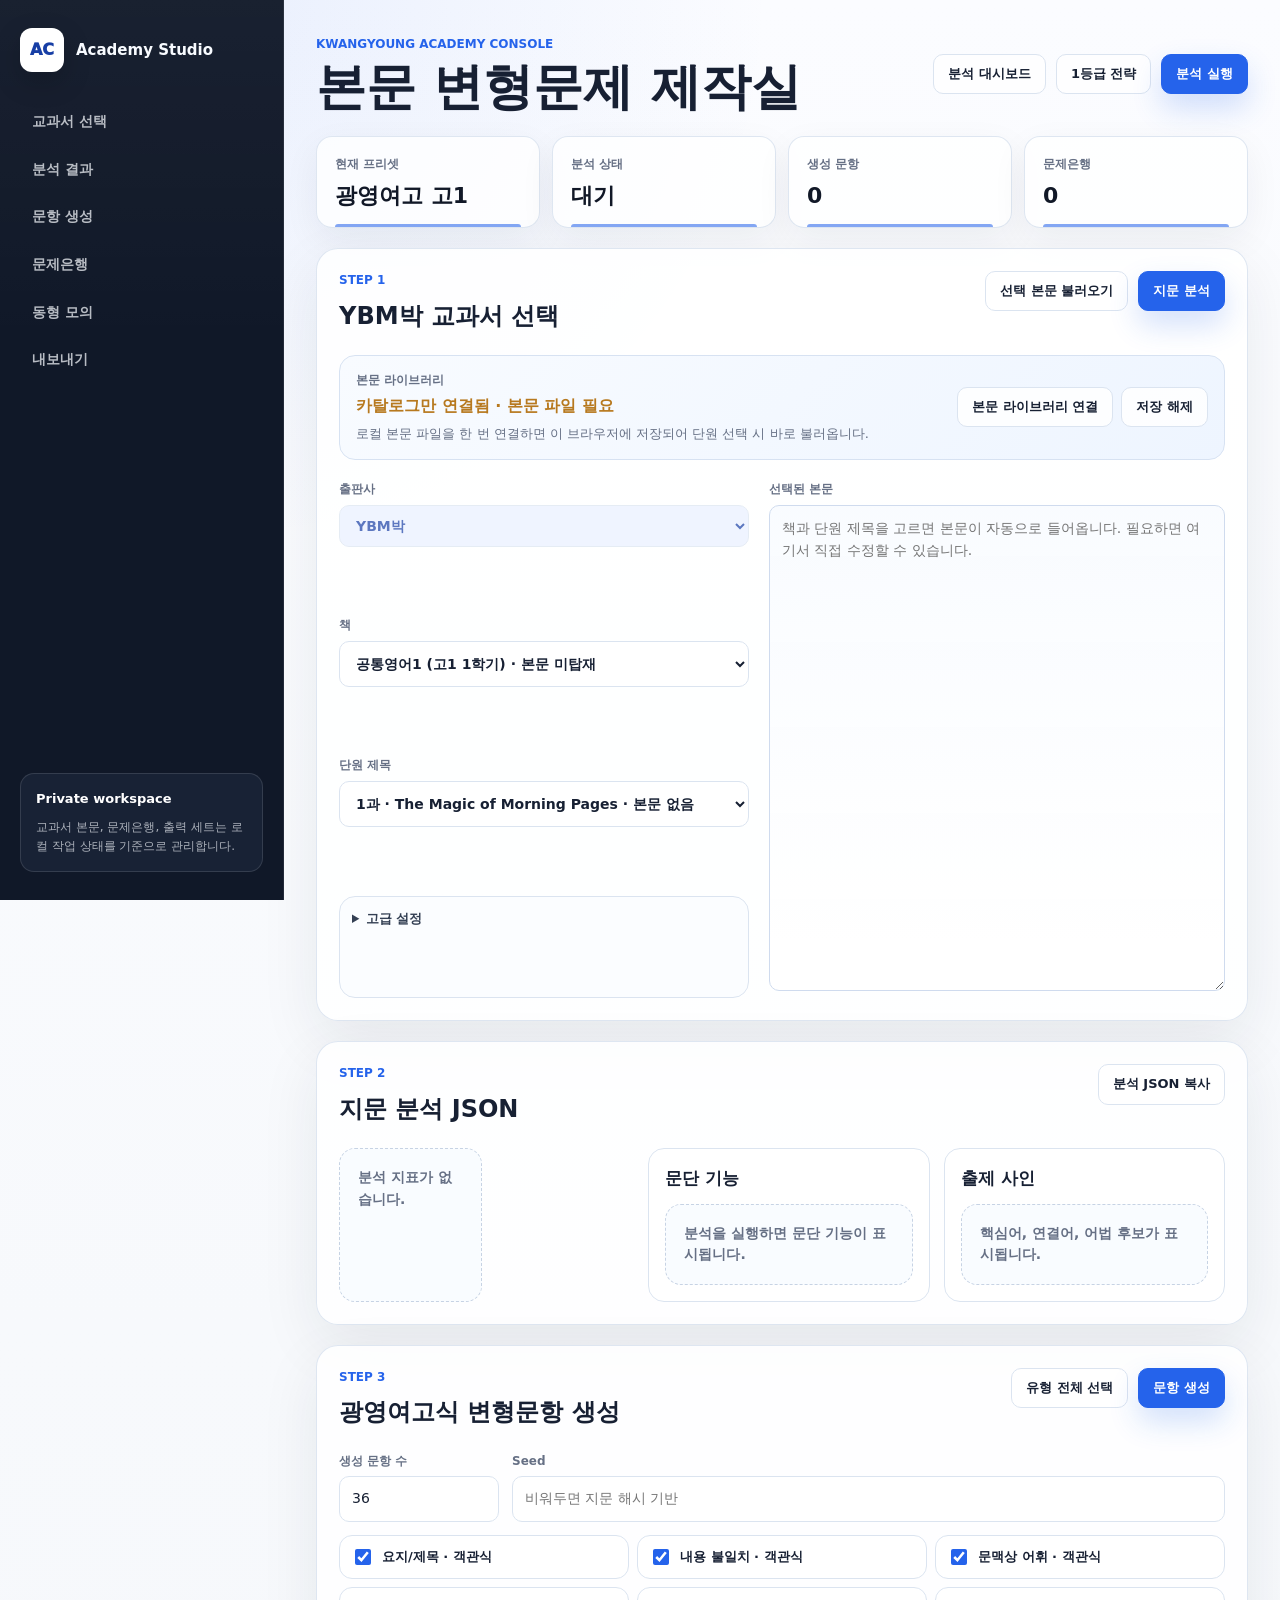
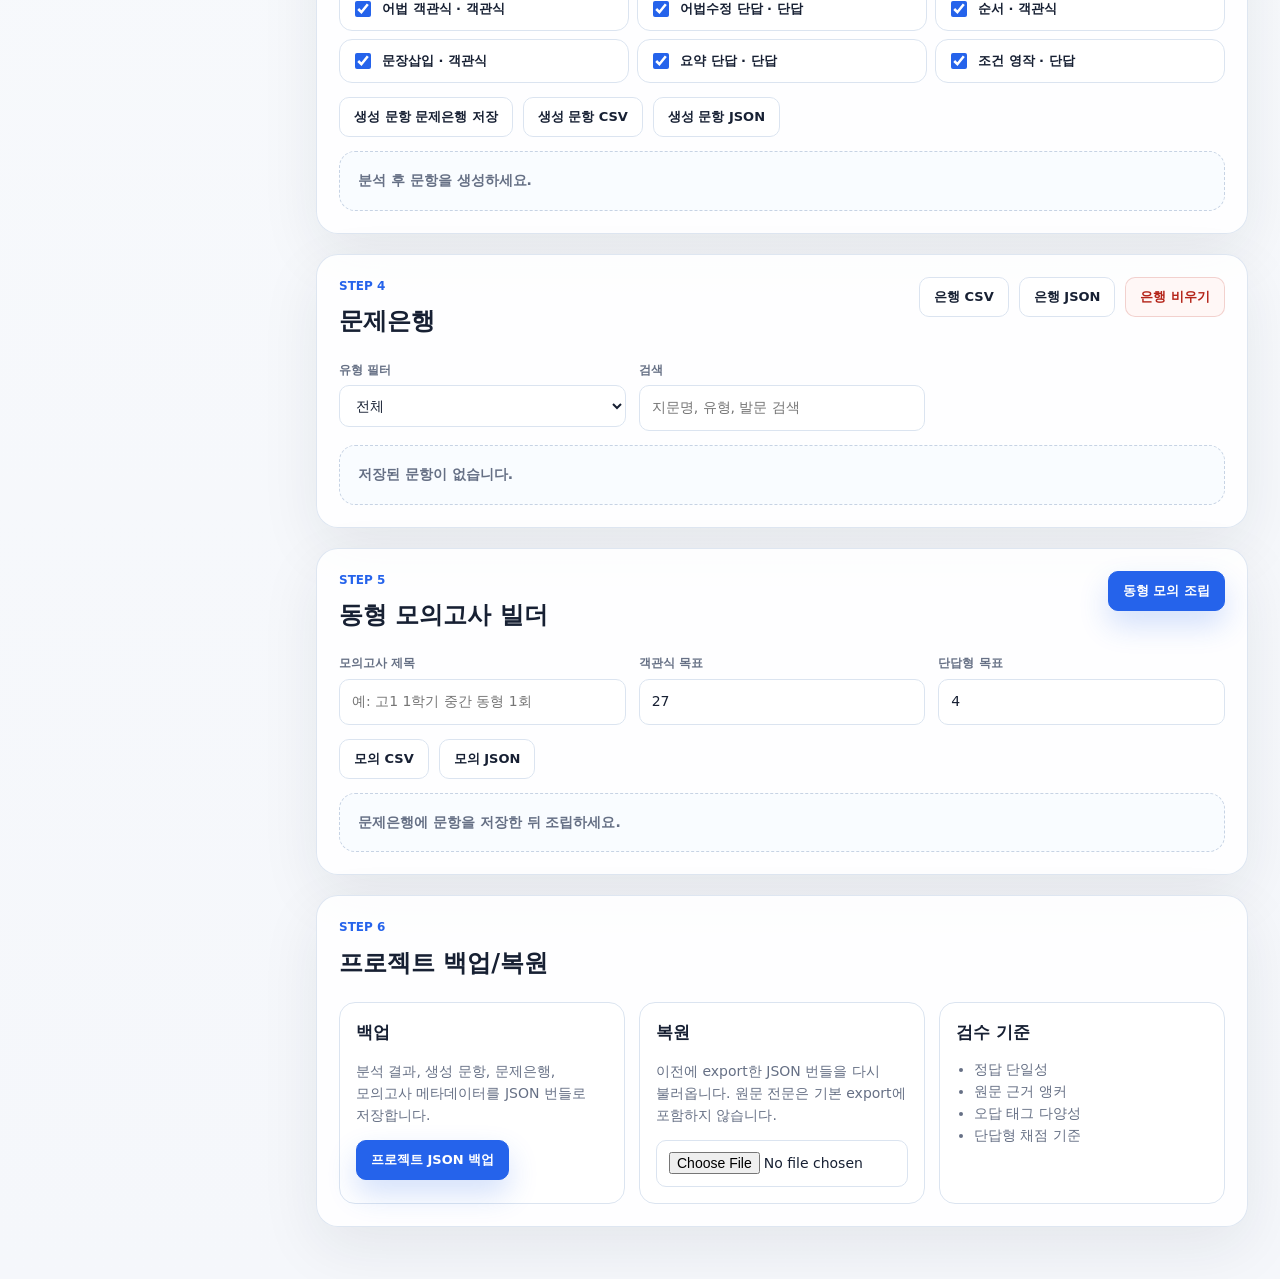
==== commit 07d77a6d: "Add browser textbook library import" ====
--- a/site/engine.html
+++ b/site/engine.html
@@ -71,6 +71,19 @@
           </div>
         </div>
 
+        <div class="library-strip">
+          <div>
+            <span>본문 라이브러리</span>
+            <strong id="textbookLibraryStatus">확인 중</strong>
+            <p>로컬 본문 파일을 한 번 연결하면 이 브라우저에 저장되어 단원 선택 시 바로 불러옵니다.</p>
+          </div>
+          <div class="library-actions">
+            <label class="secondary" for="importTextbookLibrary">본문 라이브러리 연결</label>
+            <input id="importTextbookLibrary" type="file" accept=".js,.json,application/json,text/javascript" />
+            <button type="button" class="secondary" id="clearTextbookLibrary">저장 해제</button>
+          </div>
+        </div>
+
         <div class="workspace-grid">
           <form class="meta-grid" id="metaForm">
             <label>
--- a/site/engine.css
+++ b/site/engine.css
@@ -317,6 +317,68 @@
   font-weight: 860;
 }
 
+.library-strip {
+  display: flex;
+  align-items: center;
+  justify-content: space-between;
+  gap: 18px;
+  margin-bottom: 20px;
+  border: 1px solid #d7e2f2;
+  border-radius: var(--engine-radius);
+  background: linear-gradient(135deg, #f8fbff 0%, #eef5ff 100%);
+  padding: 15px 16px;
+}
+
+.library-strip span,
+.library-strip strong,
+.library-strip p {
+  display: block;
+}
+
+.library-strip span {
+  color: var(--engine-muted);
+  font-size: 12px;
+  font-weight: 850;
+}
+
+.library-strip strong {
+  margin-top: 5px;
+  color: var(--engine-ink);
+  font-size: 16px;
+  font-weight: 880;
+}
+
+.library-strip strong[data-state="ready"] {
+  color: var(--engine-success);
+}
+
+.library-strip strong[data-state="empty"] {
+  color: var(--engine-warning);
+}
+
+.library-strip p {
+  margin: 6px 0 0;
+  color: var(--engine-muted);
+  font-size: 13px;
+  line-height: 1.45;
+}
+
+.library-actions {
+  display: flex;
+  flex-wrap: wrap;
+  gap: 8px;
+  justify-content: flex-end;
+}
+
+.library-actions input[type="file"] {
+  position: absolute;
+  width: 1px;
+  height: 1px;
+  overflow: hidden;
+  clip: rect(0 0 0 0);
+  white-space: nowrap;
+}
+
 .workspace-grid {
   display: grid;
   grid-template-columns: minmax(300px, 410px) minmax(0, 1fr);
@@ -779,12 +841,14 @@
   }
 
   .engine-top,
-  .panel-head {
+  .panel-head,
+  .library-strip {
     display: grid;
   }
 
   .top-actions,
-  .panel-actions {
+  .panel-actions,
+  .library-actions {
     justify-content: flex-start;
   }
 
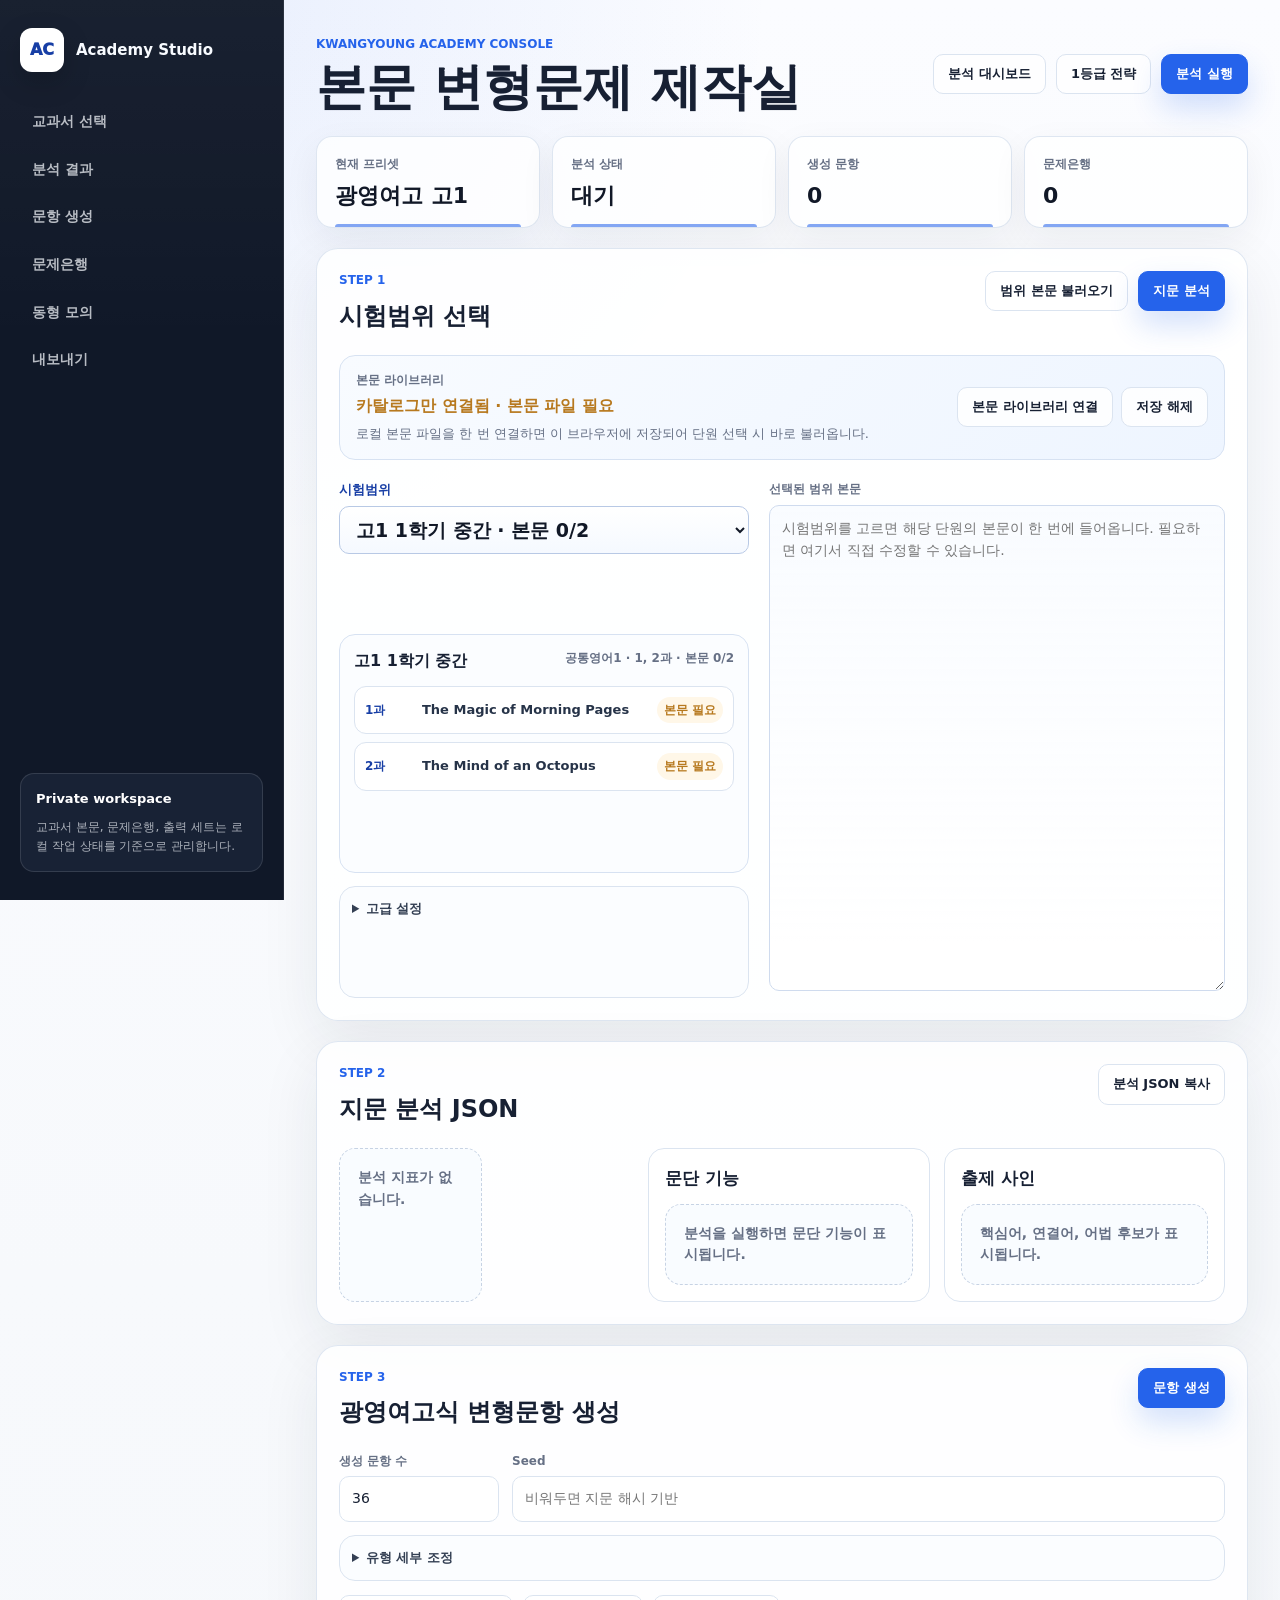
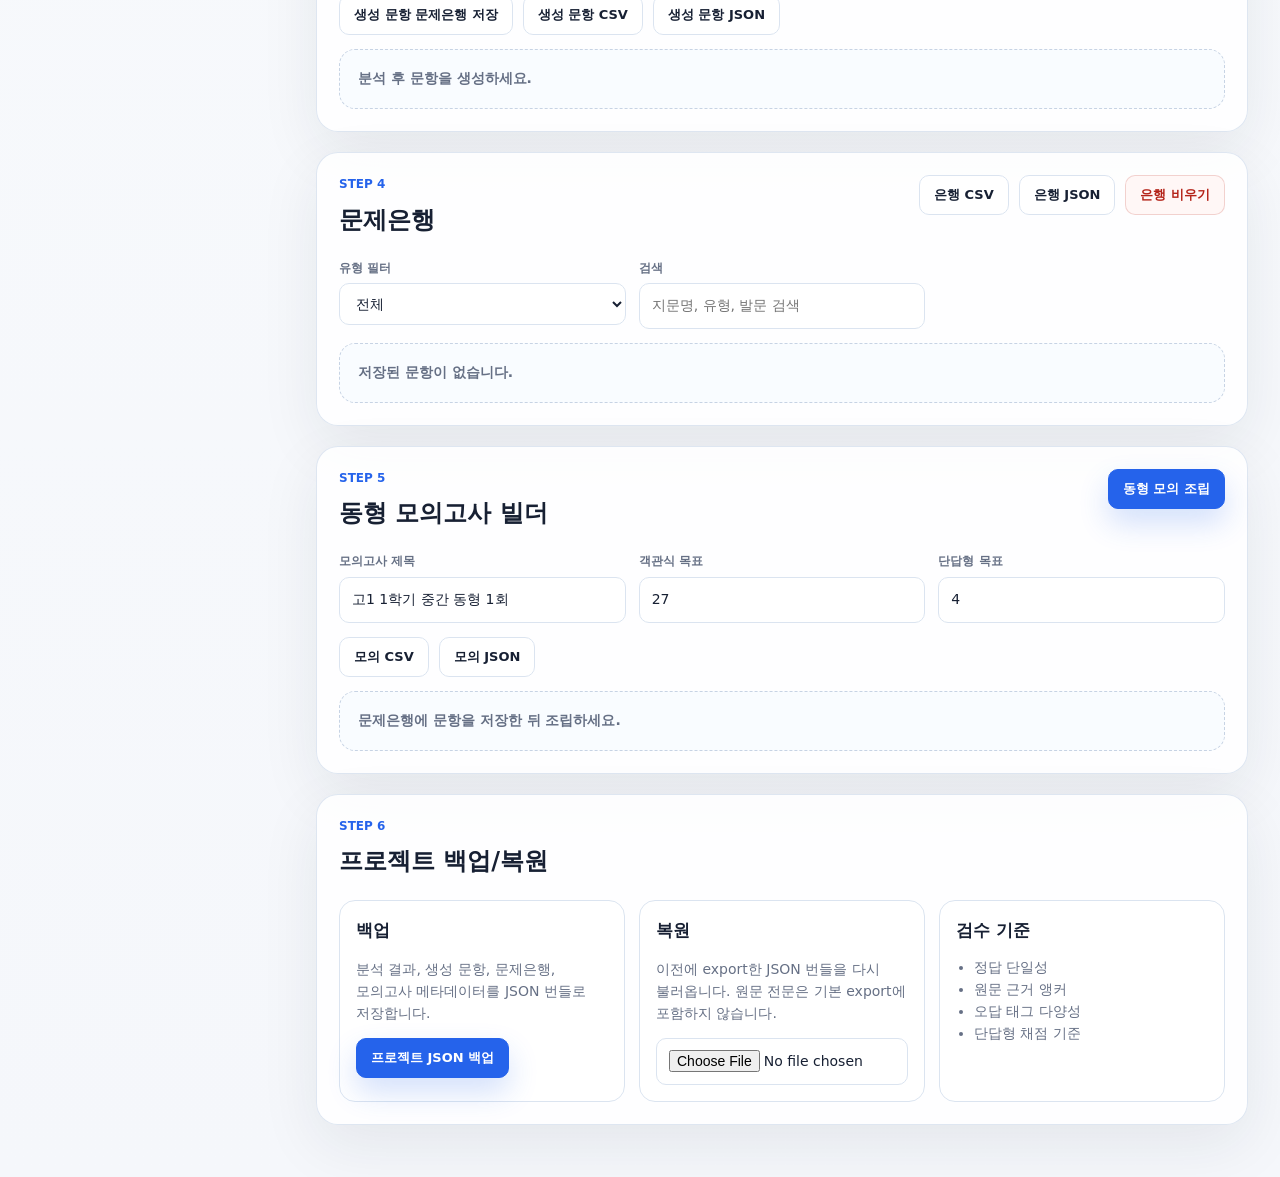
==== commit abc8d2c5: "Simplify range-first engine workflow" ====
--- a/site/engine.html
+++ b/site/engine.html
@@ -63,10 +63,10 @@
         <div class="panel-head">
           <div>
             <p class="eyebrow">Step 1</p>
-            <h2>YBM박 교과서 선택</h2>
-          </div>
-          <div class="panel-actions">
-            <button type="button" class="secondary" id="loadTextbookPassage">선택 본문 불러오기</button>
+            <h2>시험범위 선택</h2>
+          </div>
+          <div class="panel-actions">
+            <button type="button" class="secondary" id="loadTextbookPassage">범위 본문 불러오기</button>
             <button type="button" class="primary" id="runAnalyze">지문 분석</button>
           </div>
         </div>
@@ -86,23 +86,40 @@
 
         <div class="workspace-grid">
           <form class="meta-grid" id="metaForm">
-            <label>
-              <span>출판사</span>
-              <select id="publisher" disabled>
-                <option value="ybm_park">YBM박</option>
-              </select>
+            <label class="range-main">
+              <span>시험범위</span>
+              <select id="rangePreset"></select>
             </label>
-            <label>
-              <span>책</span>
-              <select id="textbookBook"></select>
-            </label>
-            <label>
-              <span>단원 제목</span>
-              <select id="textbookLesson"></select>
-            </label>
+            <div class="range-summary" id="rangeSummary">범위를 선택하면 포함 단원이 자동으로 표시됩니다.</div>
             <details class="advanced-meta">
               <summary>고급 설정</summary>
               <div>
+                <label>
+                  <span>장르</span>
+                  <select id="genrePreset">
+                    <option value="all">전체 자동 생성</option>
+                    <option value="school_body">광영여고 본문 기본팩</option>
+                    <option value="grammar">어법만</option>
+                    <option value="vocab">어휘/문맥만</option>
+                    <option value="structure">순서/삽입만</option>
+                    <option value="short_answer">단답형만</option>
+                    <option value="objective">객관식만</option>
+                  </select>
+                </label>
+                <label>
+                  <span>출판사</span>
+                  <select id="publisher" disabled>
+                    <option value="ybm_park">YBM박</option>
+                  </select>
+                </label>
+                <label>
+                  <span>책</span>
+                  <select id="textbookBook"></select>
+                </label>
+                <label>
+                  <span>단원 제목</span>
+                  <select id="textbookLesson"></select>
+                </label>
                 <label>
                   <span>학년</span>
                   <select id="grade">
@@ -144,8 +161,8 @@
           </form>
 
           <label class="paste-box">
-            <span>선택된 본문</span>
-            <textarea id="passageText" spellcheck="false" placeholder="책과 단원 제목을 고르면 본문이 자동으로 들어옵니다. 필요하면 여기서 직접 수정할 수 있습니다."></textarea>
+            <span>선택된 범위 본문</span>
+            <textarea id="passageText" spellcheck="false" placeholder="시험범위를 고르면 해당 단원의 본문이 한 번에 들어옵니다. 필요하면 여기서 직접 수정할 수 있습니다."></textarea>
           </label>
         </div>
       </section>
@@ -180,7 +197,6 @@
             <h2>광영여고식 변형문항 생성</h2>
           </div>
           <div class="panel-actions">
-            <button type="button" class="secondary" id="selectAllTypes">유형 전체 선택</button>
             <button type="button" class="primary" id="runGenerate">문항 생성</button>
           </div>
         </div>
@@ -194,7 +210,15 @@
             <span>Seed</span>
             <input id="seed" type="text" placeholder="비워두면 지문 해시 기반" />
           </label>
-          <div class="type-picker" id="typePicker"></div>
+          <details class="advanced-meta type-advanced">
+            <summary>유형 세부 조정</summary>
+            <div>
+              <div class="type-picker-actions">
+                <button type="button" class="secondary" id="selectAllTypes">유형 전체 선택</button>
+              </div>
+              <div class="type-picker" id="typePicker"></div>
+            </div>
+          </details>
         </div>
 
         <div class="question-toolbar">
--- a/site/engine.css
+++ b/site/engine.css
@@ -443,10 +443,111 @@
   font-weight: 880;
 }
 
+#rangePreset,
 #textbookBook,
 #textbookLesson {
   min-height: 46px;
   font-weight: 820;
+}
+
+.range-main span {
+  color: var(--engine-accent-dark);
+  font-size: 13px;
+}
+
+.range-main select {
+  min-height: 58px;
+  border-color: #b8c9e5;
+  background:
+    linear-gradient(180deg, #ffffff 0%, #f5f9ff 100%);
+  color: #111827;
+  font-size: 19px;
+  font-weight: 880;
+}
+
+.range-summary {
+  border: 1px solid #d7e2f2;
+  border-radius: var(--engine-radius);
+  background: #fbfdff;
+  color: var(--engine-muted);
+  padding: 14px;
+}
+
+.range-summary-head {
+  display: flex;
+  align-items: flex-start;
+  justify-content: space-between;
+  gap: 12px;
+  margin-bottom: 12px;
+}
+
+.range-summary-head strong,
+.range-summary-head span {
+  display: block;
+}
+
+.range-summary-head strong {
+  color: var(--engine-ink);
+  font-size: 16px;
+  font-weight: 880;
+}
+
+.range-summary-head span {
+  color: var(--engine-muted);
+  font-size: 12px;
+  font-weight: 780;
+  text-align: right;
+}
+
+.range-lesson-list {
+  display: grid;
+  gap: 8px;
+}
+
+.range-lesson {
+  display: grid;
+  grid-template-columns: 48px minmax(0, 1fr) auto;
+  align-items: center;
+  gap: 9px;
+  border: 1px solid var(--engine-line);
+  border-radius: 12px;
+  background: #fff;
+  padding: 10px;
+}
+
+.range-lesson span,
+.range-lesson em {
+  font-size: 12px;
+  font-style: normal;
+  font-weight: 840;
+}
+
+.range-lesson span {
+  color: var(--engine-accent-dark);
+}
+
+.range-lesson strong {
+  overflow: hidden;
+  color: #263348;
+  font-size: 13px;
+  font-weight: 820;
+  text-overflow: ellipsis;
+  white-space: nowrap;
+}
+
+.range-lesson em {
+  border-radius: 999px;
+  padding: 4px 7px;
+}
+
+.range-lesson.ready em {
+  background: #e9f8f3;
+  color: var(--engine-success);
+}
+
+.range-lesson.missing em {
+  background: #fff7e8;
+  color: var(--engine-warning);
 }
 
 .advanced-meta {
@@ -464,7 +565,7 @@
   padding: 12px;
 }
 
-.advanced-meta div {
+.advanced-meta > div {
   display: grid;
   gap: 13px;
   border-top: 1px solid var(--engine-line);
@@ -585,6 +686,15 @@
   margin-bottom: 14px;
 }
 
+.type-advanced {
+  grid-column: 1 / -1;
+}
+
+.type-picker-actions {
+  display: flex;
+  justify-content: flex-end;
+}
+
 .type-picker {
   grid-column: 1 / -1;
   display: grid;
@@ -632,6 +742,57 @@
 .mock-preview {
   display: grid;
   gap: 12px;
+}
+
+.source-passage {
+  border: 1px solid #c9d7eb;
+  border-radius: var(--engine-radius);
+  background: #ffffff;
+  box-shadow: 0 14px 34px rgba(23, 32, 51, 0.06);
+  overflow: hidden;
+}
+
+.source-passage summary {
+  display: flex;
+  align-items: center;
+  justify-content: space-between;
+  gap: 12px;
+  cursor: pointer;
+  background: linear-gradient(180deg, #f8fbff, #edf4ff);
+  padding: 14px 16px;
+}
+
+.source-passage summary::marker {
+  color: var(--engine-accent);
+}
+
+.source-passage summary strong {
+  color: var(--engine-ink);
+  font-size: 15px;
+  font-weight: 880;
+}
+
+.source-passage summary span {
+  color: var(--engine-muted);
+  font-size: 12px;
+  font-weight: 760;
+}
+
+.source-passage-body {
+  max-height: 420px;
+  overflow: auto;
+  padding: 16px 18px;
+}
+
+.source-passage-body p {
+  margin: 0 0 13px;
+  color: #243044;
+  font-size: 14px;
+  line-height: 1.72;
+}
+
+.source-passage-body p:last-child {
+  margin-bottom: 0;
 }
 
 .question-card {
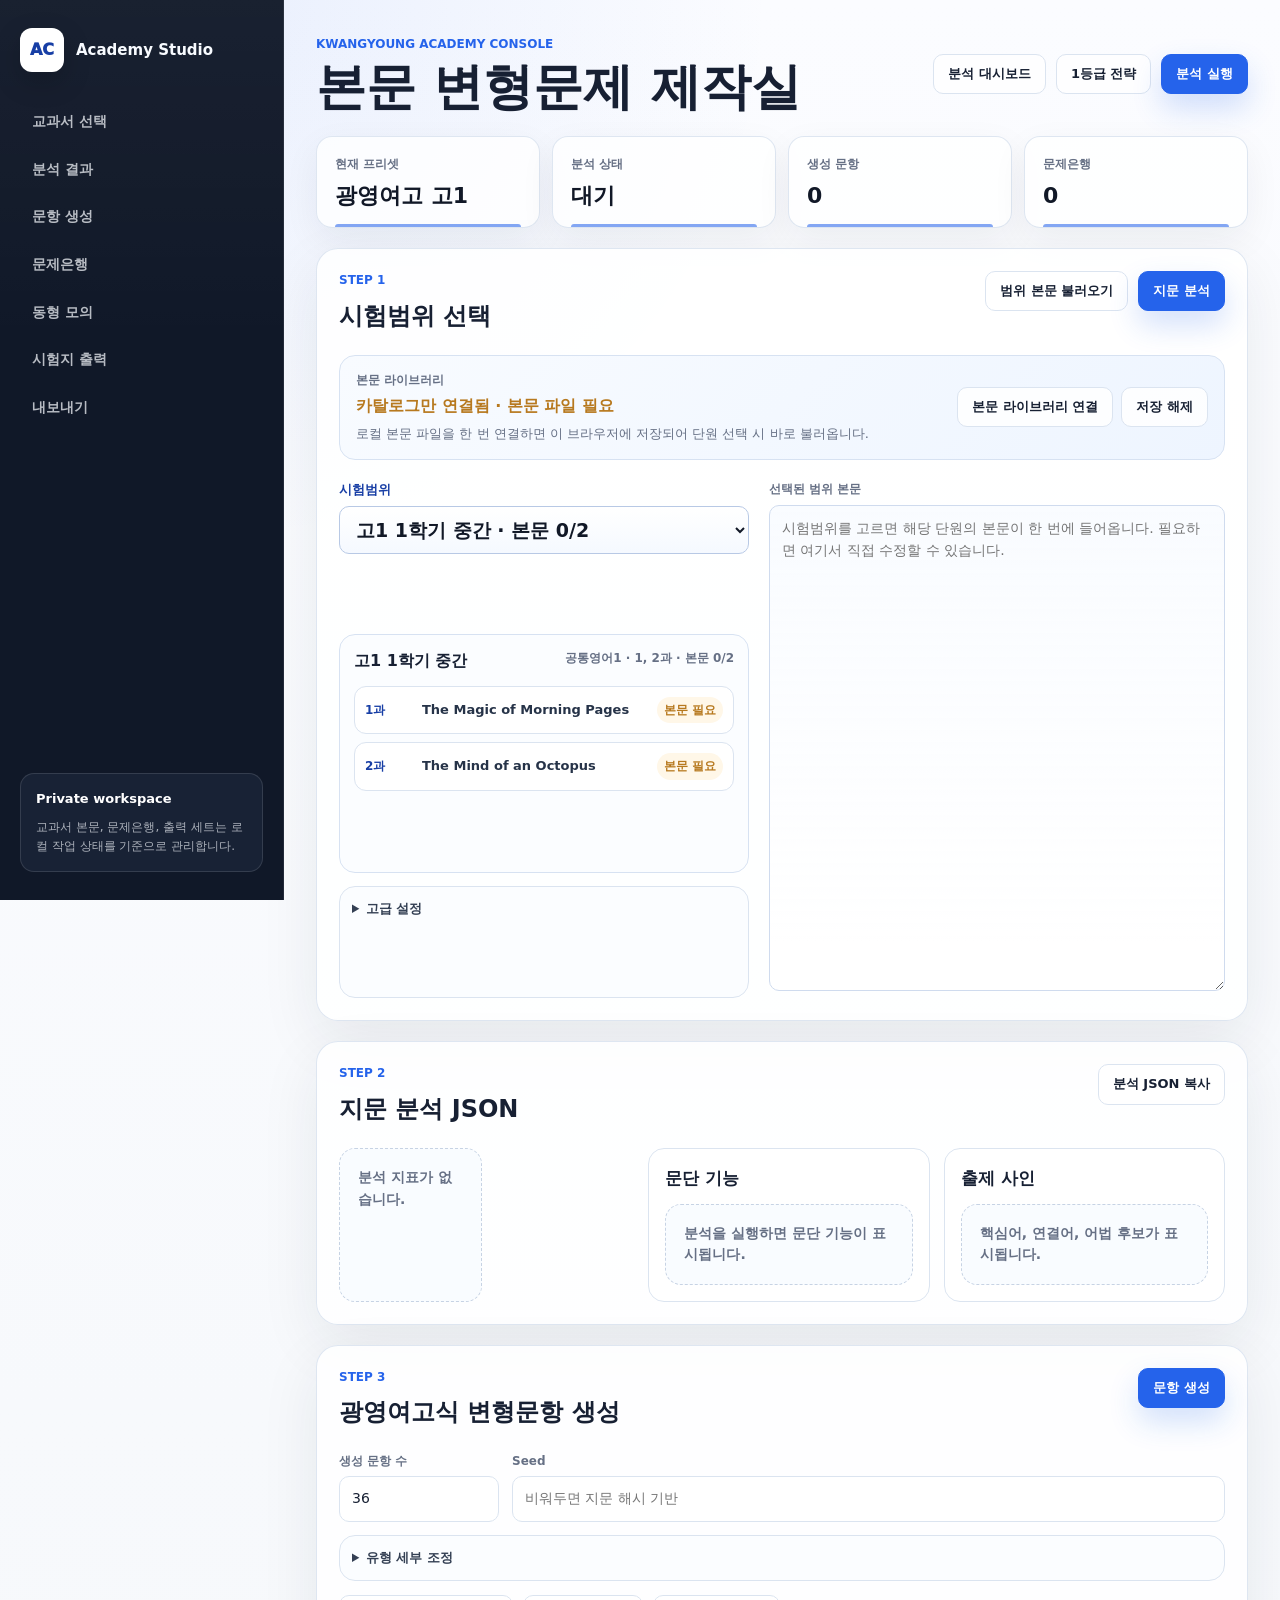
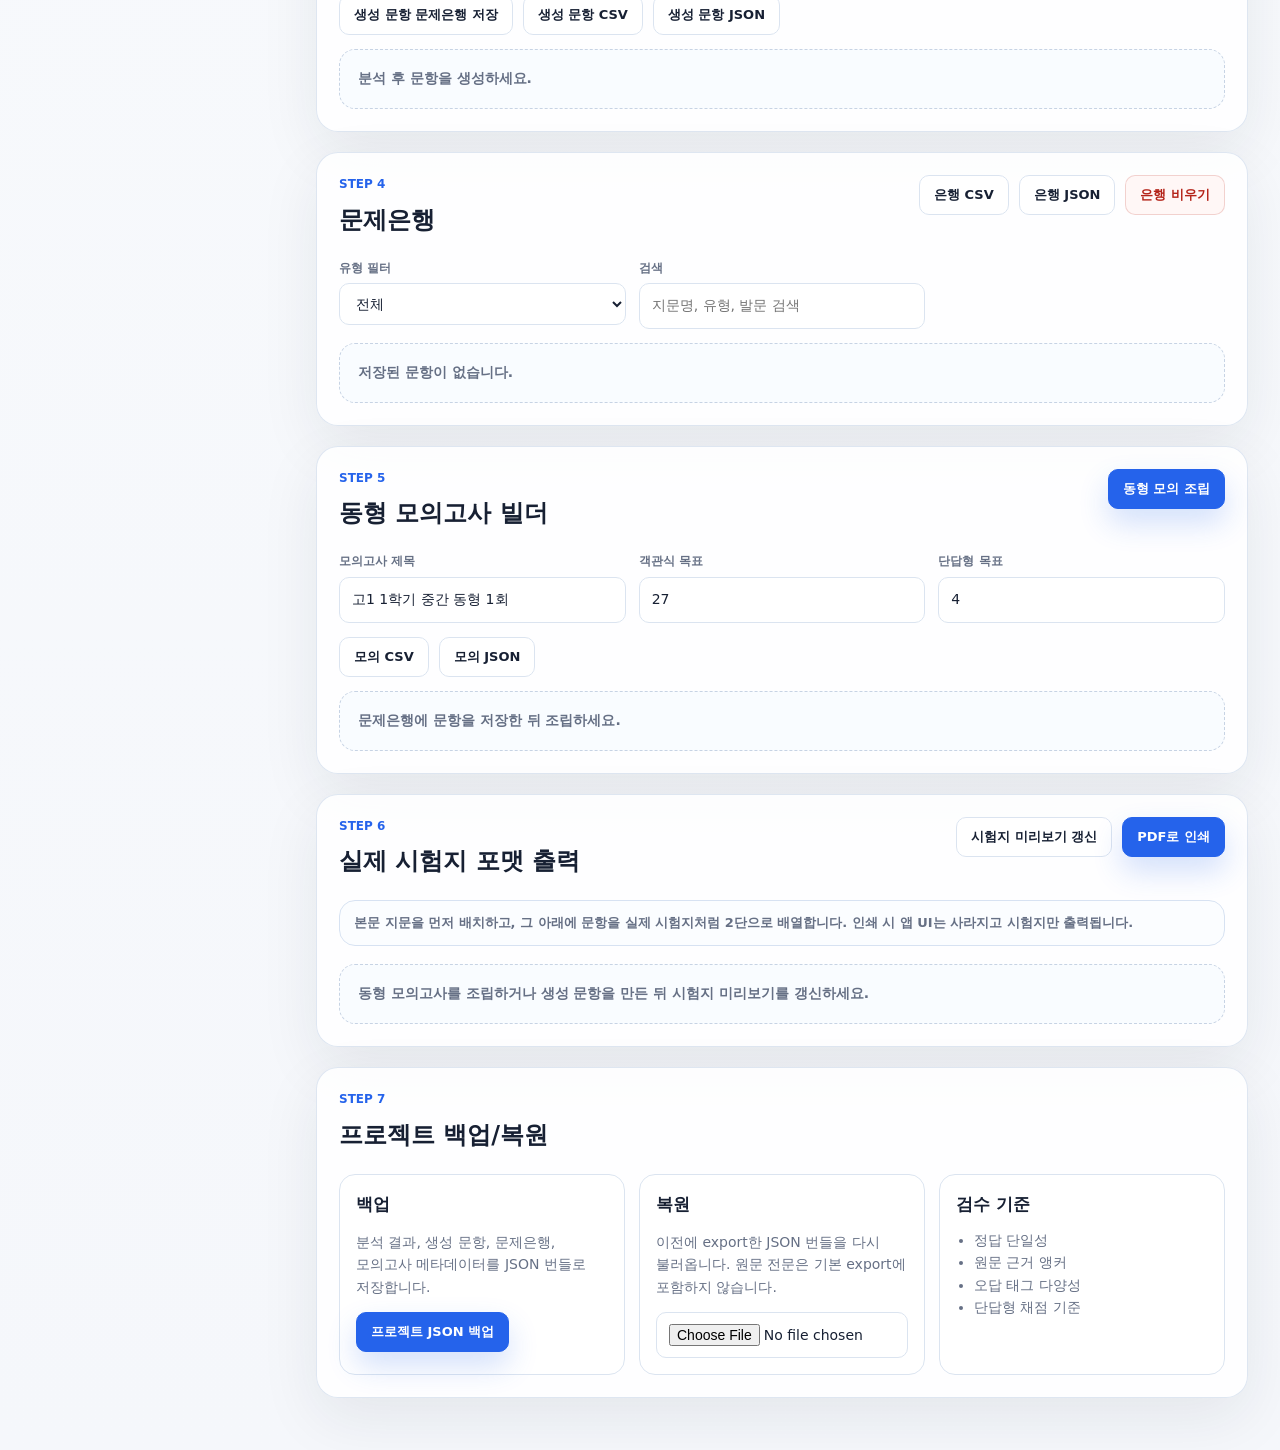
==== commit 8894db43: "Add printable exam-paper layout" ====
--- a/site/engine.html
+++ b/site/engine.html
@@ -19,6 +19,7 @@
         <a href="#generation">문항 생성</a>
         <a href="#bank">문제은행</a>
         <a href="#mock">동형 모의</a>
+        <a href="#paper">시험지 출력</a>
         <a href="#export">내보내기</a>
       </nav>
       <div class="side-note">
@@ -287,10 +288,27 @@
         <div id="mockPreview" class="mock-preview empty-state">문제은행에 문항을 저장한 뒤 조립하세요.</div>
       </section>
 
+      <section id="paper" class="engine-panel paper-panel">
+        <div class="panel-head">
+          <div>
+            <p class="eyebrow">Step 6</p>
+            <h2>실제 시험지 포맷 출력</h2>
+          </div>
+          <div class="panel-actions">
+            <button type="button" class="secondary" id="refreshExamPaper">시험지 미리보기 갱신</button>
+            <button type="button" class="primary" id="printExamPaper">PDF로 인쇄</button>
+          </div>
+        </div>
+        <div class="paper-note">
+          본문 지문을 먼저 배치하고, 그 아래에 문항을 실제 시험지처럼 2단으로 배열합니다. 인쇄 시 앱 UI는 사라지고 시험지만 출력됩니다.
+        </div>
+        <div id="examPaperPreview" class="exam-paper-preview empty-state">동형 모의고사를 조립하거나 생성 문항을 만든 뒤 시험지 미리보기를 갱신하세요.</div>
+      </section>
+
       <section id="export" class="engine-panel">
         <div class="panel-head">
           <div>
-            <p class="eyebrow">Step 6</p>
+            <p class="eyebrow">Step 7</p>
             <h2>프로젝트 백업/복원</h2>
           </div>
         </div>
--- a/site/engine.css
+++ b/site/engine.css
@@ -744,6 +744,318 @@
   gap: 12px;
 }
 
+.paper-note {
+  border: 1px solid #d7e2f2;
+  border-radius: var(--engine-radius);
+  background: #fbfdff;
+  color: var(--engine-muted);
+  font-size: 13px;
+  font-weight: 720;
+  line-height: 1.55;
+  margin-bottom: 18px;
+  padding: 12px 14px;
+}
+
+.exam-paper-preview {
+  overflow-x: auto;
+  padding: 18px;
+  background:
+    linear-gradient(90deg, rgba(15, 23, 42, 0.04) 1px, transparent 1px),
+    linear-gradient(rgba(15, 23, 42, 0.04) 1px, transparent 1px),
+    #eef3fb;
+  background-size: 18px 18px;
+}
+
+.exam-paper {
+  display: grid;
+  justify-content: center;
+  gap: 22px;
+}
+
+.exam-page {
+  position: relative;
+  width: 210mm;
+  height: 297mm;
+  overflow: hidden;
+  background: #fff;
+  color: #000;
+  box-shadow: 0 20px 60px rgba(23, 32, 51, 0.18);
+  font-family:
+    "Batang",
+    "Gulim",
+    "Malgun Gothic",
+    serif;
+  letter-spacing: 0;
+}
+
+.exam-border {
+  position: absolute;
+  inset: 12.2mm 5.8mm 16.1mm 6.5mm;
+  border: 0.35pt solid #000;
+  pointer-events: none;
+}
+
+.exam-footer-grid {
+  position: absolute;
+  left: 8.6mm;
+  right: 5.6mm;
+  bottom: 8.4mm;
+  height: 7.3mm;
+  border-top: 0.35pt solid #000;
+  border-bottom: 0.35pt solid #000;
+  pointer-events: none;
+}
+
+.exam-footer-grid::before,
+.exam-footer-grid::after {
+  content: "";
+  position: absolute;
+  top: 0;
+  bottom: 0;
+  border-left: 0.35pt solid #000;
+}
+
+.exam-footer-grid::before {
+  left: 40.2%;
+}
+
+.exam-footer-grid::after {
+  left: 57.5%;
+}
+
+.exam-footer-left,
+.exam-footer-page,
+.exam-footer-sign,
+.exam-footer-school,
+.exam-footer-en {
+  position: absolute;
+  z-index: 2;
+  font-size: 8.15pt;
+  line-height: 1;
+}
+
+.exam-footer-left {
+  left: 10mm;
+  bottom: 11mm;
+}
+
+.exam-footer-page {
+  left: 0;
+  right: 0;
+  bottom: 11mm;
+  text-align: center;
+}
+
+.exam-footer-sign {
+  right: 55mm;
+  bottom: 11mm;
+}
+
+.exam-footer-school {
+  right: 17mm;
+  bottom: 11mm;
+}
+
+.exam-footer-en {
+  right: 17mm;
+  bottom: 9.2mm;
+  font-size: 5.75pt;
+}
+
+.exam-cover-content {
+  position: absolute;
+  inset: 46mm 20mm 34mm;
+  text-align: center;
+}
+
+.cover-line {
+  font-weight: 800;
+}
+
+.cover-year {
+  margin-top: 0;
+  font-size: 26.2pt;
+  line-height: 1.55;
+}
+
+.cover-term {
+  margin-top: 1mm;
+  font-size: 26.2pt;
+  line-height: 1.55;
+}
+
+.cover-subject {
+  margin-top: 18mm;
+  font-size: 32.6pt;
+  font-weight: 900;
+  line-height: 1.2;
+}
+
+.cover-date {
+  margin-top: 20mm;
+  font-size: 16.3pt;
+}
+
+.cover-notice {
+  width: 140.4mm;
+  margin: 24mm auto 0;
+  border: 0.35pt solid #000;
+  font-size: 13.1pt;
+  line-height: 9mm;
+}
+
+.cover-copies {
+  margin-top: 4mm;
+  font-size: 9pt;
+}
+
+.cover-school {
+  margin-top: 27mm;
+  font-size: 19.6pt;
+  font-weight: 900;
+}
+
+.cover-set-title {
+  margin-top: 8mm;
+  color: #111;
+  font-size: 9pt;
+  line-height: 1.35;
+}
+
+.exam-body-header {
+  position: absolute;
+  left: 6.4mm;
+  top: 12.2mm;
+  width: 197.7mm;
+  height: 24.7mm;
+  border: 0.35pt solid #000;
+}
+
+.exam-body-header > div {
+  position: absolute;
+  white-space: pre-line;
+}
+
+.header-left {
+  left: 10.8mm;
+  top: 4.2mm;
+  font-size: 14.75pt;
+  line-height: 1.3;
+}
+
+.header-subject {
+  left: 75.6mm;
+  top: 8.2mm;
+  font-size: 24.5pt;
+  font-weight: 900;
+  line-height: 1;
+}
+
+.header-subject-suffix {
+  left: 126mm;
+  top: 8.9mm;
+  font-size: 16.3pt;
+}
+
+.header-date-label {
+  left: 135.3mm;
+  top: 6.3mm;
+  font-size: 12.2pt;
+}
+
+.header-date {
+  right: 11.8mm;
+  top: 4.1mm;
+  font-size: 12.2pt;
+  line-height: 1.35;
+  text-align: center;
+}
+
+.exam-body-header::before {
+  content: "";
+  position: absolute;
+  left: 64.8mm;
+  top: 0;
+  bottom: 0;
+  border-left: 0.35pt solid #000;
+}
+
+.exam-body-header::after {
+  content: "";
+  position: absolute;
+  right: 58.3mm;
+  top: 0;
+  bottom: 7.4mm;
+  border-left: 0.35pt solid #000;
+}
+
+.exam-body-page::after {
+  content: "";
+  position: absolute;
+  left: 105.3mm;
+  top: 37.4mm;
+  bottom: 16.8mm;
+  border-left: 0.35pt solid #000;
+}
+
+.exam-body-content {
+  position: absolute;
+  left: 8.2mm;
+  right: 7.4mm;
+  top: 41.3mm;
+  bottom: 18.4mm;
+  column-count: 2;
+  column-gap: 6.1mm;
+  column-rule: 0.35pt solid #000;
+  font-size: 8.05pt;
+  line-height: 11.55pt;
+  text-align: justify;
+}
+
+.exam-block {
+  break-inside: avoid;
+  page-break-inside: avoid;
+  margin: 0 0 3.4mm;
+}
+
+.exam-block p,
+.exam-block h3,
+.exam-options {
+  margin: 0;
+  padding: 0;
+}
+
+.exam-block p {
+  margin-bottom: 2.1mm;
+}
+
+.exam-block-passage h3,
+.exam-block-question h3,
+.exam-block-short h3 {
+  font-size: 8.05pt;
+  font-weight: 900;
+  line-height: 11.8pt;
+  margin-bottom: 1.2mm;
+}
+
+.exam-block-passage p {
+  text-indent: 0;
+}
+
+.exam-options {
+  list-style: none;
+}
+
+.exam-options li {
+  margin: 0 0 1.1mm 3.4mm;
+  text-indent: -3.4mm;
+}
+
+.exam-answer-line {
+  margin-top: 2mm;
+  white-space: nowrap;
+}
+
 .source-passage {
   border: 1px solid #c9d7eb;
   border-radius: var(--engine-radius);
@@ -1027,3 +1339,65 @@
     min-height: 320px;
   }
 }
+
+@media print {
+  @page {
+    size: A4;
+    margin: 0;
+  }
+
+  html,
+  body {
+    width: 210mm;
+    min-height: 297mm;
+    background: #fff !important;
+  }
+
+  .engine-side,
+  .engine-top,
+  .engine-status,
+  .engine-panel:not(.paper-panel),
+  .paper-panel .panel-head,
+  .paper-note,
+  .toast {
+    display: none !important;
+  }
+
+  .engine-main {
+    margin: 0 !important;
+    padding: 0 !important;
+  }
+
+  .paper-panel {
+    margin: 0 !important;
+    border: 0 !important;
+    border-radius: 0 !important;
+    box-shadow: none !important;
+    padding: 0 !important;
+    max-width: none !important;
+    background: #fff !important;
+  }
+
+  .exam-paper-preview {
+    overflow: visible !important;
+    padding: 0 !important;
+    background: #fff !important;
+  }
+
+  .exam-paper {
+    display: block !important;
+  }
+
+  .exam-page {
+    width: 210mm !important;
+    height: 297mm !important;
+    box-shadow: none !important;
+    break-after: page;
+    page-break-after: always;
+  }
+
+  .exam-page:last-child {
+    break-after: auto;
+    page-break-after: auto;
+  }
+}
